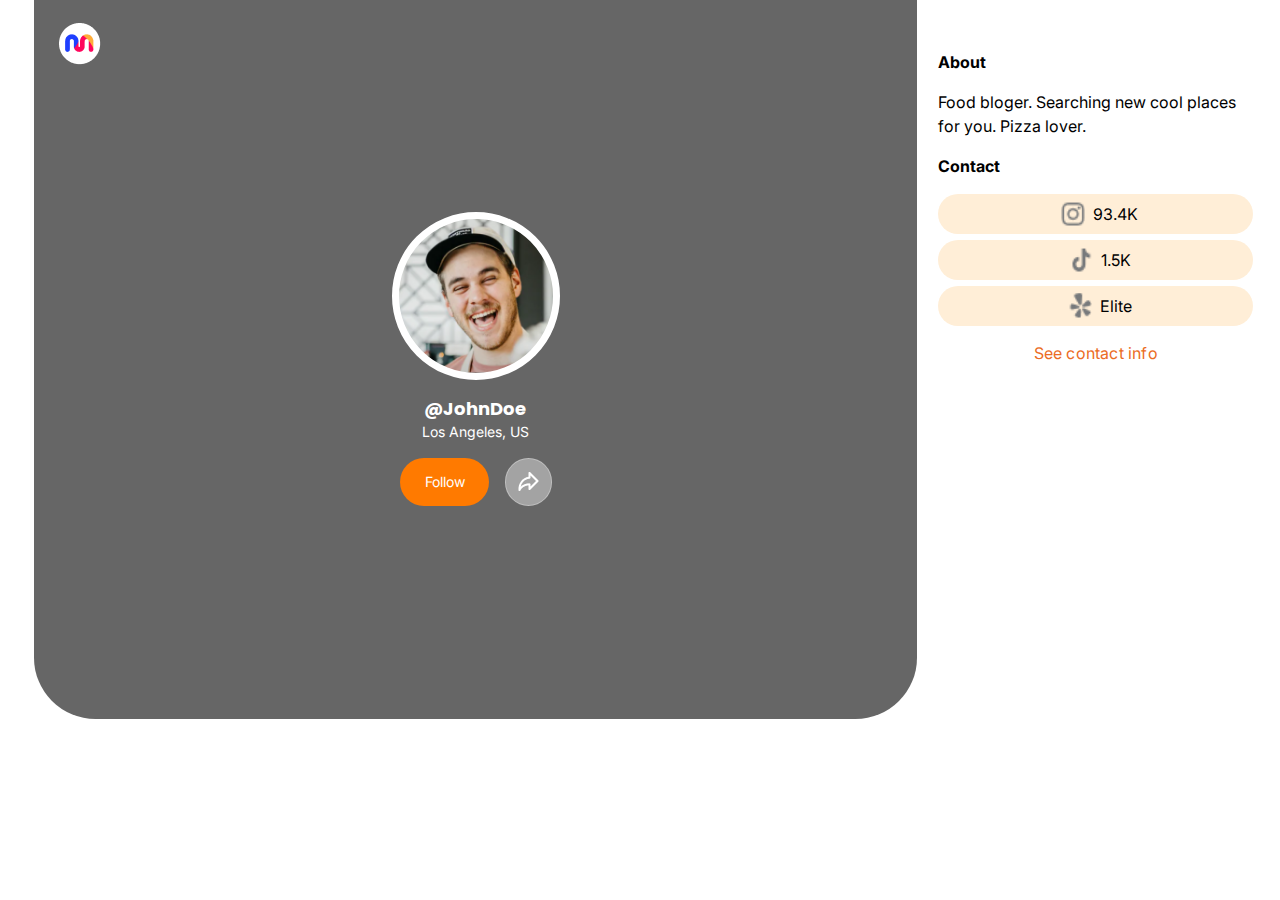
==== index.html @ a3ebe23c "Initial commit" ====
<!doctype html>
<html lang='en'>
<head>
    <meta charset='UTF-8'>
    <meta name='viewport'
          content='width=device-width, user-scalable=no, initial-scale=1.0, maximum-scale=1.0, minimum-scale=1.0'>
    <meta http-equiv='X-UA-Compatible' content='ie=edge'>
    <link rel='preload' href='./styles/styles.css' as='style'>
    <link rel='preconnect' href='https://fonts.googleapis.com'>
    <link rel='preconnect' href='https://fonts.gstatic.com' crossorigin>
    <link rel='stylesheet' href='https://fonts.googleapis.com/css2?family=Inter:wght@400;700&family=Poppins:wght@400;600;700&display=swap'>
    <link rel='stylesheet' href='./styles/styles.css'>
    <link rel='icon' href='./shared/favicon.png' type='image/png'>
    <title>Menu</title>
</head>
<body>
<div class='left-column'>
    <div class="opacity-6"></div>
    <img src="./shared/icons/Frame10813.png" class="mustard-logo">
    <div class="profile">
        <div class="profile-ava">
            <!-- <div  src="./shared/images/Rectangle277.png"></div> -->
        </div>
        <div class="profile-name">
            <p class="profile-nick">@JohnDoe</p>
            <p class="profile-location">Los Angeles, US</p>
        </div>
        <div class="profile-button">
            <div class="profile-follow">Follow</div>
            <div class="profile-share">
                <img src="./shared/icons/Frame11161.png">
            </div>
        </div>
    </div>
</div>
<div class='right-column'>
    <div class='About-block'>
        <span class="About-title">About</span>
        <p class="About-body">Food bloger. Searching new cool places for you. Pizza lover.</p>
    </div>
    <div class='Contact-block'>
        <span class='Contact-title'>Contact</span>
        <div class='Contact-body'>
            <div class='Contact-info'>
                <img src='./shared/icons/icon-insta.png' width='40' height='40' alt='insta-icon'/>
                <p>93.4K</p>
            </div>
            <div class='Contact-info'>
                <img src='./shared/icons/icon-tiktok.png' width='40' height='40' alt='insta-tiktok'/>
                <p>1.5K</p>
            </div>
            <div class='Contact-info'>
                <img src='./shared/icons/icon-elite.png' width='40' height='40' alt='insta-elite'/>
                <p>Elite</p>
            </div>
        </div>
    </div>
    <div class='See-contact-info'>
        See contact info
    </div>
</div>

</body>
</html>
---- styles/styles.css ----
* {
    position: relative;
    box-sizing: border-box;
    margin: 0;
    padding: 0;
    list-style-type: none;
    appearance: none;
}

img {
    user-select: none;
}

body {
    width: 100vw;
    min-height: 100vh;
    overflow-x: hidden;
    scrollbar-gutter: stable both-edges;
    display: inline-flex;
}

input[type='radio'] {
    display: none;
}

.right-column {
    margin-top: 34px;
    margin-right: 27px;
    margin-left: 21px;
    width: 26%;
    display: inline-block;
    vertical-align: top;
}

.mustard-logo {
    top: 23px;
    left: 25px;
    position: absolute;
}

.profile {
    font-family: 'Inter';
    font-style: normal;
    font-weight: 400;
    font-size: 14px;
    line-height: 20px;
    color: #FFFFFF;

    width: 168px;
    height: 294px;
    margin-left: auto;
    margin-right: auto;
    margin-top: 212px;
}

.profile-ava {
    width: 168px;
    height: 168px;
    background-image: url('../shared/images/Rectangle277.png');
    background-repeat: no-repeat;
    background-attachment: initial;
    background-size: cover;
    border: 7px solid #FFFFFF;
    border-radius: 50%;

    margin-bottom: 16px;
}
.profile-name {
    display: flex;
    flex-direction: column;
    align-items: center;

    margin-bottom: 16px;
}

.profile-nick {
    font-family: 'Poppins';
    font-weight: 700;
    font-size: 18px;
    line-height: 26px;
}

.profile-button {
    display: flex;
}

.profile-follow {
    width: 93px;
    height: 48px;
    background: #FF7A00;
    border-radius: 62px;

    display: flex;
    justify-content: center;
    align-items: center;

    margin: 0px 8px;
}
.profile-share {
    width: 48px;
    height: 48px;
    background: rgba(255, 255, 255, 0.4);
    border: 1px solid rgba(255, 255, 255, 0.3);
    box-sizing: border-box;
    backdrop-filter: blur(4px);
    border-radius: 62px;

    display: flex;
    justify-content: center;
    align-items: center;
    
    margin: 0px 8px;
}

.opacity-6 {
    width: 100%;
    height: 100%;
    background: rgba(0, 0, 0, 0.6);
    z-index: 0;
    position: absolute;
    border-radius: 0px 0px 61.3547px 61.3547px;
}

.left-column {
    margin-left: 34px;
    width: 73%;
    /* width: 719px; */
    /* max-width: 1000px; */
    height: 719px;
    background-image: url('../shared/images/junior-unsplash.jpg');
    background-repeat: no-repeat;
    background-attachment: initial;
    background-size: cover;
    border-radius: 0px 0px 61.3547px 61.3547px;
    display: inline-block;
}

.About-block {
    font-family: 'Inter';
    font-style: normal;
    font-weight: 400;
    font-size: 16px;
    line-height: 24px;
}

.About-title {
    font-weight: 700;

    display: flex;
    flex-direction: column;
    align-items: flex-start;
    padding: 0px;

    flex: none;
    order: 0;
    flex-grow: 0;
    margin: 16px 0px;
}

.About-body {
    flex: none;
    order: 1;
    flex-grow: 0;
    margin: 16px 0px;
}

.Contact-block {
    font-family: 'Inter';
    font-style: normal;
    font-weight: 400;
    font-size: 16px;
    line-height: 24px;
}

.Contact-title {
    font-weight: 700;

    display: flex;
    align-items: center;
}

.Contact-body {
    flex: none;
    order: 1;
    flex-grow: 0;
    margin: 16px 0px;
}

.Contact-info {
    background-color: #FFEED7;
    display: flex;
    justify-content: center;
    align-items: center;
    margin: 6px auto;
    border-radius: 50px;
}

.See-contact-info {
    font-family: 'Inter';
    font-style: normal;
    font-weight: 400;
    font-size: 16px;
    line-height: 22px;

    display: flex;
    align-items: center;
    justify-content: center;
    text-align: center;
    letter-spacing: 0.2px;

    color: #EB6C24;
}
---- styles/styles.css ----
* {
    position: relative;
    box-sizing: border-box;
    margin: 0;
    padding: 0;
    list-style-type: none;
    appearance: none;
}

img {
    user-select: none;
}

body {
    width: 100vw;
    min-height: 100vh;
    overflow-x: hidden;
    scrollbar-gutter: stable both-edges;
    display: inline-flex;
}

input[type='radio'] {
    display: none;
}

.right-column {
    margin-top: 34px;
    margin-right: 27px;
    margin-left: 21px;
    width: 26%;
    display: inline-block;
    vertical-align: top;
}

.mustard-logo {
    top: 23px;
    left: 25px;
    position: absolute;
}

.profile {
    font-family: 'Inter';
    font-style: normal;
    font-weight: 400;
    font-size: 14px;
    line-height: 20px;
    color: #FFFFFF;

    width: 168px;
    height: 294px;
    margin-left: auto;
    margin-right: auto;
    margin-top: 212px;
}

.profile-ava {
    width: 168px;
    height: 168px;
    background-image: url('../shared/images/Rectangle277.png');
    background-repeat: no-repeat;
    background-attachment: initial;
    background-size: cover;
    border: 7px solid #FFFFFF;
    border-radius: 50%;

    margin-bottom: 16px;
}
.profile-name {
    display: flex;
    flex-direction: column;
    align-items: center;

    margin-bottom: 16px;
}

.profile-nick {
    font-family: 'Poppins';
    font-weight: 700;
    font-size: 18px;
    line-height: 26px;
}

.profile-button {
    display: flex;
}

.profile-follow {
    width: 93px;
    height: 48px;
    background: #FF7A00;
    border-radius: 62px;

    display: flex;
    justify-content: center;
    align-items: center;

    margin: 0px 8px;
}
.profile-share {
    width: 48px;
    height: 48px;
    background: rgba(255, 255, 255, 0.4);
    border: 1px solid rgba(255, 255, 255, 0.3);
    box-sizing: border-box;
    backdrop-filter: blur(4px);
    border-radius: 62px;

    display: flex;
    justify-content: center;
    align-items: center;
    
    margin: 0px 8px;
}

.opacity-6 {
    width: 100%;
    height: 100%;
    background: rgba(0, 0, 0, 0.6);
    z-index: 0;
    position: absolute;
    border-radius: 0px 0px 61.3547px 61.3547px;
}

.left-column {
    margin-left: 34px;
    width: 73%;
    /* width: 719px; */
    /* max-width: 1000px; */
    height: 719px;
    background-image: url('../shared/images/junior-unsplash.jpg');
    background-repeat: no-repeat;
    background-attachment: initial;
    background-size: cover;
    border-radius: 0px 0px 61.3547px 61.3547px;
    display: inline-block;
}

.About-block {
    font-family: 'Inter';
    font-style: normal;
    font-weight: 400;
    font-size: 16px;
    line-height: 24px;
}

.About-title {
    font-weight: 700;

    display: flex;
    flex-direction: column;
    align-items: flex-start;
    padding: 0px;

    flex: none;
    order: 0;
    flex-grow: 0;
    margin: 16px 0px;
}

.About-body {
    flex: none;
    order: 1;
    flex-grow: 0;
    margin: 16px 0px;
}

.Contact-block {
    font-family: 'Inter';
    font-style: normal;
    font-weight: 400;
    font-size: 16px;
    line-height: 24px;
}

.Contact-title {
    font-weight: 700;

    display: flex;
    align-items: center;
}

.Contact-body {
    flex: none;
    order: 1;
    flex-grow: 0;
    margin: 16px 0px;
}

.Contact-info {
    background-color: #FFEED7;
    display: flex;
    justify-content: center;
    align-items: center;
    margin: 6px auto;
    border-radius: 50px;
}

.See-contact-info {
    font-family: 'Inter';
    font-style: normal;
    font-weight: 400;
    font-size: 16px;
    line-height: 22px;

    display: flex;
    align-items: center;
    justify-content: center;
    text-align: center;
    letter-spacing: 0.2px;

    color: #EB6C24;
}
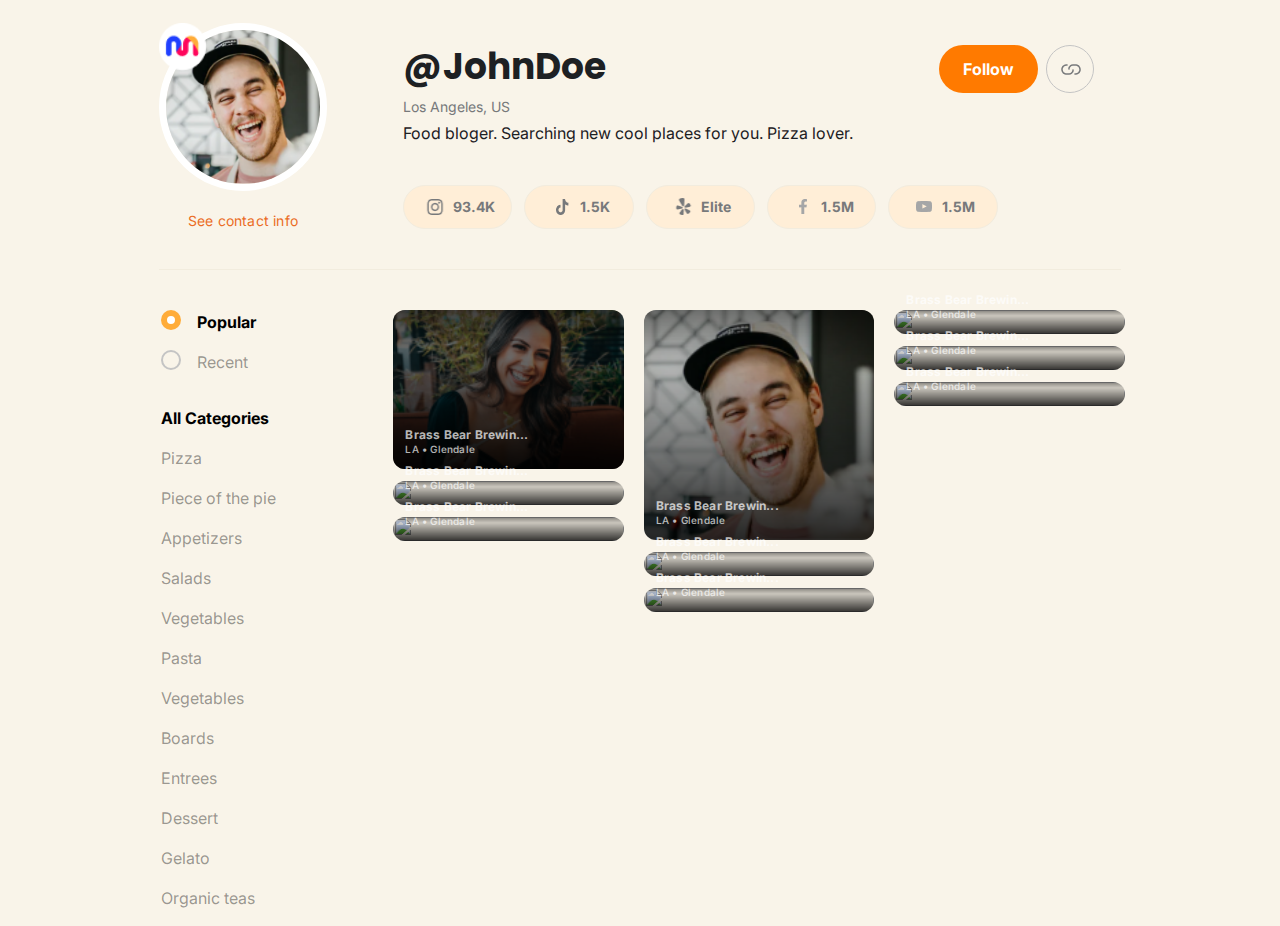
==== commit 8c91869f: "layout for desktop version (not finished)" ====
--- a/index.html
+++ b/index.html
@@ -14,51 +14,173 @@
     <title>Menu</title>
 </head>
 <body>
-<div class='left-column'>
-    <div class="opacity-6"></div>
-    <img src="./shared/icons/Frame10813.png" class="mustard-logo">
-    <div class="profile">
-        <div class="profile-ava">
-            <!-- <div  src="./shared/images/Rectangle277.png"></div> -->
+
+<header>
+    <div class="ava-contact">
+        <div class="ava">
+            <img class="mustard-logo" src="./shared/icons/Frame10813.png">
+            <img class="profile-ava" src="./shared/images/Rectangle277.png">
         </div>
-        <div class="profile-name">
-            <p class="profile-nick">@JohnDoe</p>
-            <p class="profile-location">Los Angeles, US</p>
+        <div class='see-contact-info'>
+            See contact info
         </div>
-        <div class="profile-button">
-            <div class="profile-follow">Follow</div>
-            <div class="profile-share">
-                <img src="./shared/icons/Frame11161.png">
+    </div>
+    <div class="name-about-social">
+        <div class="name-about-follow">
+            <div class="name-about">
+                <p class="name">@JohnDoe</p>
+                <p class="location">Los Angeles, US</p>
+                <p class="description">Food bloger. Searching new cool places for you. Pizza lover.</p>
+            </div>
+            <div class="follow-buttons">
+                <div class="follow">Follow</div>
+                <div class="share">
+                    <img src="./shared/icons/Group.png" class="share-icon">
+                </div>
             </div>
         </div>
-    </div>
-</div>
-<div class='right-column'>
-    <div class='About-block'>
-        <span class="About-title">About</span>
-        <p class="About-body">Food bloger. Searching new cool places for you. Pizza lover.</p>
-    </div>
-    <div class='Contact-block'>
-        <span class='Contact-title'>Contact</span>
-        <div class='Contact-body'>
-            <div class='Contact-info'>
-                <img src='./shared/icons/icon-insta.png' width='40' height='40' alt='insta-icon'/>
-                <p>93.4K</p>
-            </div>
-            <div class='Contact-info'>
-                <img src='./shared/icons/icon-tiktok.png' width='40' height='40' alt='insta-tiktok'/>
-                <p>1.5K</p>
-            </div>
-            <div class='Contact-info'>
-                <img src='./shared/icons/icon-elite.png' width='40' height='40' alt='insta-elite'/>
-                <p>Elite</p>
-            </div>
+        <div class="social">
+            <a href="#" class='social-info'>
+                <img src='./shared/icons/icon-insta.png' width='28' height='28' alt='insta-icon'/>
+                <p style="margin-left: 4px;">93.4K</p>
+            </a>
+            <a href="#" class='social-info'>
+                <img src='./shared/icons/icon-tiktok.png' width='28' height='28' alt='tiktok-icon'/>
+                <p style="margin-left: 4px;">1.5K</p>
+            </a>
+            <a href="#" class='social-info'>
+                <img src='./shared/icons/icon-elite.png' width='28' height='28' alt='elite-icon'/>
+                <p style="margin-left: 4px;">Elite</p>
+            </a>
+            <a href="#" class='social-info'>
+                <img src='./shared/icons/facebook.png' width='28' height='28' alt='facebook-icon'/>
+                <p style="margin-left: 4px;">1.5M</p>
+            </a>
+            <a href="#" class='social-info'>
+                <img src='./shared/icons/youtube.png' width='28' height='28' alt='youtube-icon'/>
+                <p style="margin-left: 4px;">1.5M</p>
+            </a>
         </div>
     </div>
-    <div class='See-contact-info'>
-        See contact info
+</header>
+
+<main>
+    <div class='left-column'>
+        <div class="popular-recent">
+            <label for="Popular">
+                <input type="radio" id="Popular" name="menu" checked="">
+                <div class="custom-radio"></div>
+                <div class="selected type-text">
+                    Popular
+                </div>
+            </label>
+            <label for="Recent">
+                <input type="radio" id="Recent" name="menu">
+                <div class="custom-radio"></div>
+                <div class="type-text">
+                    Recent
+                </div>
+            </label>
+        </div>
+        <div class="categories">
+            <p class="current-category category">All Categories</p>
+            <p class="category">Pizza</p>
+            <p class="category">Piece of the pie</p>
+            <p class="category">Appetizers</p>
+            <p class="category">Salads</p>
+            <p class="category">Vegetables</p>
+            <p class="category">Pasta</p>
+            <p class="category">Vegetables</p>
+            <p class="category">Boards</p>
+            <p class="category">Entrees</p>
+            <p class="category">Dessert</p>
+            <p class="category">Gelato</p>
+            <p class="category">Organic teas</p>
+        </div>
     </div>
-</div>
+    <div class='right-column'>
+        <div class="column">
+            <a href="#" class="venue">
+                <div class="venue-info">
+                    <p class="venue-name">Brass Bear Brewin...</p>
+                    <p class="venue-location">LA • Glendale</p>
+                </div>
+                <img src='./shared/images/proxyclick-visitor-management-system-eHoCOI9mbNc-unsplash.png' class="venue-cover">
+                <div class="venue-background"></div>
+            </a>
+            <a href="#" class="venue">
+                <div class="venue-info">
+                    <p class="venue-name">Brass Bear Brewin...</p>
+                    <p class="venue-location">LA • Glendale</p>
+                </div>
+                <img src='./shared/images/junior-reis-cHW9kF0WTfg-unsplash.jpg' class="venue-cover">
+                <div class="venue-background"></div>
+            </a>
+            <a href="#" class="venue">
+                <div class="venue-info">
+                    <p class="venue-name">Brass Bear Brewin...</p>
+                    <p class="venue-location">LA • Glendale</p>
+                
+                </div>
+                <img src='./shared/images/junior-unsplash.jpg' class="venue-cover">
+                <div class="venue-background"></div>
+            </a>
+        </div>
+        <div class="column inner-column">
+            <a href="#" class="venue">
+                <div class="venue-info">
+                    <p class="venue-name">Brass Bear Brewin...</p>
+                    <p class="venue-location">LA • Glendale</p>
+                </div>
+                <img src='./shared/images/Rectangle277.png' class="venue-cover">
+                <div class="venue-background"></div>
+            </a>
+            <a href="#" class="venue">
+                <div class="venue-info">
+                    <p class="venue-name">Brass Bear Brewin...</p>
+                    <p class="venue-location">LA • Glendale</p>
+                </div>
+                <img src='./shared/images/junior-unsplash.jpg' class="venue-cover">
+                <div class="venue-background"></div>
+            </a>
+            <a href="#" class="venue">
+                <div class="venue-info">
+                    <p class="venue-name">Brass Bear Brewin...</p>
+                    <p class="venue-location">LA • Glendale</p>
+                </div>
+                <img src='./shared/images/junior-reis-cHW9kF0WTfg-unsplash.jpg' class="venue-cover">
+                <div class="venue-background"></div>
+            </a>
+        </div>
+        <div class="column">
+            <a href="#" class="venue">
+                <div class="venue-info">
+                    <p class="venue-name">Brass Bear Brewin...</p>
+                    <p class="venue-location">LA • Glendale</p>
+                </div>
+                <img src='./shared/images/junior-reis-cHW9kF0WTfg-unsplash.jpg' class="venue-cover">
+                <div class="venue-background"></div>
+            </a>
+            <a href="#" class="venue">
+                <div class="venue-info">
+                    <p class="venue-name">Brass Bear Brewin...</p>
+                    <p class="venue-location">LA • Glendale</p>
+                
+                </div>
+                <img src='./shared/images/junior-unsplash.jpg' class="venue-cover">
+                <div class="venue-background"></div>
+            </a>
+            <a href="#" class="venue">
+                <div class="venue-info">
+                    <p class="venue-name">Brass Bear Brewin...</p>
+                    <p class="venue-location">LA • Glendale</p>
+                </div>
+                <img src='./shared/images/junior-reis-cHW9kF0WTfg-unsplash.jpg' class="venue-cover">
+                <div class="venue-background"></div>
+            </a>
+        </div>
+    </div>
+</main>
 
 </body>
 </html>
--- a/styles/styles.css
+++ b/styles/styles.css
@@ -1,4 +1,3 @@
-
 * {
     position: relative;
     box-sizing: border-box;
@@ -11,203 +10,296 @@
 img {
     user-select: none;
 }
-
+a {
+    text-decoration: none;
+}
 body {
     width: 100vw;
+    /* max-width: 1px; */
+    max-width: 1024px;
     min-height: 100vh;
     overflow-x: hidden;
     scrollbar-gutter: stable both-edges;
-    display: inline-flex;
-}
-
-input[type='radio'] {
-    display: none;
-}
-
-.right-column {
-    margin-top: 34px;
-    margin-right: 27px;
-    margin-left: 21px;
-    width: 26%;
-    display: inline-block;
-    vertical-align: top;
-}
-
-.mustard-logo {
-    top: 23px;
-    left: 25px;
-    position: absolute;
-}
-
-.profile {
-    font-family: 'Inter';
-    font-style: normal;
-    font-weight: 400;
-    font-size: 14px;
-    line-height: 20px;
-    color: #FFFFFF;
-
-    width: 168px;
-    height: 294px;
-    margin-left: auto;
-    margin-right: auto;
-    margin-top: 212px;
+    background: #F9F4E9;
+    margin: auto;
+}
+
+header {
+    width: calc(100% - 62px);
+    display: flex;
+    margin: 0 31px;
+    border-bottom: 1px solid #F2ECDE;
+}
+
+.ava-contact {
+    margin-top: 23px;
+    margin-right: 76px;
+}
+
+.ava {
+    margin-bottom: 16px;
 }
 
 .profile-ava {
     width: 168px;
     height: 168px;
-    background-image: url('../shared/images/Rectangle277.png');
-    background-repeat: no-repeat;
-    background-attachment: initial;
-    background-size: cover;
     border: 7px solid #FFFFFF;
-    border-radius: 50%;
-
-    margin-bottom: 16px;
-}
-.profile-name {
+    border-radius: 105.778px;
+}
+
+.mustard-logo {
+    width: 48px;
+    height: 48px;
+    position: absolute;
+    z-index: 100;
+}
+
+.see-contact-info {
+    font-family: 'Inter';
+    font-style: normal;
+    font-weight: 400;
+    font-size: 14px;
+    line-height: 20px;
+    justify-content: center;
+
+    display: flex;
+    letter-spacing: 0.2px;
+    color: #EB6C24;
+}
+
+.name-about-social {
     display: flex;
     flex-direction: column;
+    margin-top: 45px;
+    width: calc(100% - 244px);
+}
+
+.name-about-follow {
+    display: flex;
+    width: 100%;
+}
+
+.name-about {
+    width: calc(110vw / 2);
+}
+
+.name {
+    font-family: 'Poppins';
+    font-style: normal;
+    font-weight: 700;
+    font-size: 36px;
+    line-height: 44px;
+    display: flex;
     align-items: center;
-
-    margin-bottom: 16px;
-}
-
-.profile-nick {
-    font-family: 'Poppins';
-    font-weight: 700;
-    font-size: 18px;
-    line-height: 26px;
-}
-
-.profile-button {
-    display: flex;
-}
-
-.profile-follow {
-    width: 93px;
+    color: #1D2023;
+}
+.location {
+    font-family: 'Inter';
+    font-style: normal;
+    font-weight: 400;
+    font-size: 14px;
+    line-height: 20px;
+    display: flex;
+    align-items: center;
+    color: #77797B;
+
+    margin-top: 8px;
+}
+.description {
+    font-family: 'Inter';
+    font-style: normal;
+    font-weight: 400;
+    font-size: 16px;
+    line-height: 24px;
+    color: #1D2023;
+
+    margin-top: 4px;
+}
+
+.follow-buttons {
+    display: flex;
+    height: 48px;
+    position: absolute;
+    right: calc(100vw / 47);
+}
+.follow {
+    width: 99px;
     height: 48px;
     background: #FF7A00;
     border-radius: 62px;
 
-    display: flex;
+    font-family: 'Inter';
+    font-style: normal;
+    font-weight: 700;
+    font-size: 16px;
+    line-height: 24px;
+    display: flex;
+    align-items: center;
     justify-content: center;
-    align-items: center;
-
-    margin: 0px 8px;
-}
-.profile-share {
+    text-align: right;
+    color: #FFFFFF;
+    margin-right: 8px;
+}
+.share {
     width: 48px;
     height: 48px;
-    background: rgba(255, 255, 255, 0.4);
-    border: 1px solid rgba(255, 255, 255, 0.3);
+    border: 1px solid #C4C4C4;
     box-sizing: border-box;
     backdrop-filter: blur(4px);
     border-radius: 62px;
-
-    display: flex;
+    padding: 12px 12px;
+}
+/* .share-icon {
+    width: 24px;
+    height: 24px;
+    display: flex;
+} */
+
+
+.social {
+    display: flex;
+    margin: 40px 0;
+    width: 100%;
+}
+.social-info {
+    width: 109.33px;
+    height: 44px;
+    background: #FFEED7;
+    border: 1px solid #F2ECDE;
+    box-sizing: border-box;
+    border-radius: 50px;
+
+    margin-right: 12px;
+    display: flex;
+    align-items: center;
     justify-content: center;
-    align-items: center;
-    
-    margin: 0px 8px;
-}
-
-.opacity-6 {
+
+    font-family: 'Inter';
+    font-style: normal;
+    font-weight: 700;
+    font-size: 14px;
+    line-height: 20px;
+    color: #77797B;
+}
+
+main {
+    width: calc(100% - 60px);
+    display: flex;
+    margin: 40px 29px 0 33px;
+}
+
+.left-column {
+    width: 194px;
+    margin-right: 48px;
+}
+
+.popular-recent label {
+    display: flex;
+    margin-bottom: 16px;
+}
+
+.popular-recent label .custom-radio {
+    width: 20px;
+    height: 20px;
+    background: transparent;
+    border: 2px solid #C4C4C4;
+    border-radius: 50%;
+    margin-right: 1rem;
+}
+.popular-recent label input:checked~.custom-radio {
+    background: white;
+    border: 6px solid #FFAC39;
+}
+
+.type-text {
+    font-family: 'Inter';
+    font-style: normal;
+    font-weight: 400;
+    font-size: 16px;
+    line-height: 24px;
+    color: rgba(0, 0, 0, 0.4);
+}
+.type-text.selected {
+    font-weight: 700;
+    color: #000000;
+}
+
+.categories {
+    margin-top: 32px;
+}
+
+.category {
+    font-family: 'Inter';
+    font-style: normal;
+    font-weight: 400;
+    font-size: 16px;
+    line-height: 24px;
+    color: rgba(0, 0, 0, 0.4);
+    margin-bottom: 16px;
+}
+.category.current-category {
+    font-weight: 700;
+    color: #000000;
+}
+
+.right-column {
+    display: flex;
+    width: calc(100% - 194px);
+}
+
+.column {
+    width: calc((100% - 40px) / 3);
+    display: flex;
+    flex-direction: column;
+}
+.inner-column {
+    margin: 0 20px;
+}
+
+.venue {
+    margin-bottom: 12px;
+}
+
+.venue-cover {
+    border-radius: 12px;
     width: 100%;
     height: 100%;
-    background: rgba(0, 0, 0, 0.6);
-    z-index: 0;
+}
+
+.venue-background {
+    border-radius: 12px;
+    z-index: 10;
+    background: 
+        linear-gradient(0deg, rgba(0, 0, 0, 0.8) 0%, rgba(0, 0, 0, 0) 98.93%), 
+        linear-gradient(180deg, rgba(0, 0, 0, 0.5) 0%, rgba(0, 0, 0, 0) 24.42%);
+    width: 100%;
+    height: 100%;
     position: absolute;
-    border-radius: 0px 0px 61.3547px 61.3547px;
-}
-
-.left-column {
-    margin-left: 34px;
-    width: 73%;
-    /* width: 719px; */
-    /* max-width: 1000px; */
-    height: 719px;
-    background-image: url('../shared/images/junior-unsplash.jpg');
-    background-repeat: no-repeat;
-    background-attachment: initial;
-    background-size: cover;
-    border-radius: 0px 0px 61.3547px 61.3547px;
-    display: inline-block;
-}
-
-.About-block {
-    font-family: 'Inter';
-    font-style: normal;
-    font-weight: 400;
-    font-size: 16px;
-    line-height: 24px;
-}
-
-.About-title {
-    font-weight: 700;
-
-    display: flex;
-    flex-direction: column;
-    align-items: flex-start;
-    padding: 0px;
-
-    flex: none;
-    order: 0;
-    flex-grow: 0;
-    margin: 16px 0px;
-}
-
-.About-body {
-    flex: none;
-    order: 1;
-    flex-grow: 0;
-    margin: 16px 0px;
-}
-
-.Contact-block {
-    font-family: 'Inter';
-    font-style: normal;
-    font-weight: 400;
-    font-size: 16px;
-    line-height: 24px;
-}
-
-.Contact-title {
-    font-weight: 700;
-
-    display: flex;
-    align-items: center;
-}
-
-.Contact-body {
-    flex: none;
-    order: 1;
-    flex-grow: 0;
-    margin: 16px 0px;
-}
-
-.Contact-info {
-    background-color: #FFEED7;
-    display: flex;
-    justify-content: center;
-    align-items: center;
-    margin: 6px auto;
-    border-radius: 50px;
-}
-
-.See-contact-info {
-    font-family: 'Inter';
-    font-style: normal;
-    font-weight: 400;
-    font-size: 16px;
-    line-height: 22px;
-
-    display: flex;
-    align-items: center;
-    justify-content: center;
-    text-align: center;
+    top: 0;
+}
+
+.venue-info {
+    position: absolute;
+    bottom: 0;
+    z-index: 20;
+
+    font-family: 'Inter';
+    font-style: normal;
+    font-weight: 500;
+    font-size: 10px;
+    line-height: 16px;
     letter-spacing: 0.2px;
-
-    color: #EB6C24;
-}+    color: #FFFFFF;
+    opacity: 0.7;
+    margin: 0 12px 12px 12px;
+}
+
+.venue-name {
+    font-weight: 700;
+    font-size: 12px;
+    line-height: 12px;
+}
+
+
+
+
--- a/styles/styles.css
+++ b/styles/styles.css
@@ -1,4 +1,3 @@
-
 * {
     position: relative;
     box-sizing: border-box;
@@ -11,203 +10,296 @@
 img {
     user-select: none;
 }
-
+a {
+    text-decoration: none;
+}
 body {
     width: 100vw;
+    /* max-width: 1px; */
+    max-width: 1024px;
     min-height: 100vh;
     overflow-x: hidden;
     scrollbar-gutter: stable both-edges;
-    display: inline-flex;
-}
-
-input[type='radio'] {
-    display: none;
-}
-
-.right-column {
-    margin-top: 34px;
-    margin-right: 27px;
-    margin-left: 21px;
-    width: 26%;
-    display: inline-block;
-    vertical-align: top;
-}
-
-.mustard-logo {
-    top: 23px;
-    left: 25px;
-    position: absolute;
-}
-
-.profile {
-    font-family: 'Inter';
-    font-style: normal;
-    font-weight: 400;
-    font-size: 14px;
-    line-height: 20px;
-    color: #FFFFFF;
-
-    width: 168px;
-    height: 294px;
-    margin-left: auto;
-    margin-right: auto;
-    margin-top: 212px;
+    background: #F9F4E9;
+    margin: auto;
+}
+
+header {
+    width: calc(100% - 62px);
+    display: flex;
+    margin: 0 31px;
+    border-bottom: 1px solid #F2ECDE;
+}
+
+.ava-contact {
+    margin-top: 23px;
+    margin-right: 76px;
+}
+
+.ava {
+    margin-bottom: 16px;
 }
 
 .profile-ava {
     width: 168px;
     height: 168px;
-    background-image: url('../shared/images/Rectangle277.png');
-    background-repeat: no-repeat;
-    background-attachment: initial;
-    background-size: cover;
     border: 7px solid #FFFFFF;
-    border-radius: 50%;
-
-    margin-bottom: 16px;
-}
-.profile-name {
+    border-radius: 105.778px;
+}
+
+.mustard-logo {
+    width: 48px;
+    height: 48px;
+    position: absolute;
+    z-index: 100;
+}
+
+.see-contact-info {
+    font-family: 'Inter';
+    font-style: normal;
+    font-weight: 400;
+    font-size: 14px;
+    line-height: 20px;
+    justify-content: center;
+
+    display: flex;
+    letter-spacing: 0.2px;
+    color: #EB6C24;
+}
+
+.name-about-social {
     display: flex;
     flex-direction: column;
+    margin-top: 45px;
+    width: calc(100% - 244px);
+}
+
+.name-about-follow {
+    display: flex;
+    width: 100%;
+}
+
+.name-about {
+    width: calc(110vw / 2);
+}
+
+.name {
+    font-family: 'Poppins';
+    font-style: normal;
+    font-weight: 700;
+    font-size: 36px;
+    line-height: 44px;
+    display: flex;
     align-items: center;
-
-    margin-bottom: 16px;
-}
-
-.profile-nick {
-    font-family: 'Poppins';
-    font-weight: 700;
-    font-size: 18px;
-    line-height: 26px;
-}
-
-.profile-button {
-    display: flex;
-}
-
-.profile-follow {
-    width: 93px;
+    color: #1D2023;
+}
+.location {
+    font-family: 'Inter';
+    font-style: normal;
+    font-weight: 400;
+    font-size: 14px;
+    line-height: 20px;
+    display: flex;
+    align-items: center;
+    color: #77797B;
+
+    margin-top: 8px;
+}
+.description {
+    font-family: 'Inter';
+    font-style: normal;
+    font-weight: 400;
+    font-size: 16px;
+    line-height: 24px;
+    color: #1D2023;
+
+    margin-top: 4px;
+}
+
+.follow-buttons {
+    display: flex;
+    height: 48px;
+    position: absolute;
+    right: calc(100vw / 47);
+}
+.follow {
+    width: 99px;
     height: 48px;
     background: #FF7A00;
     border-radius: 62px;
 
-    display: flex;
+    font-family: 'Inter';
+    font-style: normal;
+    font-weight: 700;
+    font-size: 16px;
+    line-height: 24px;
+    display: flex;
+    align-items: center;
     justify-content: center;
-    align-items: center;
-
-    margin: 0px 8px;
-}
-.profile-share {
+    text-align: right;
+    color: #FFFFFF;
+    margin-right: 8px;
+}
+.share {
     width: 48px;
     height: 48px;
-    background: rgba(255, 255, 255, 0.4);
-    border: 1px solid rgba(255, 255, 255, 0.3);
+    border: 1px solid #C4C4C4;
     box-sizing: border-box;
     backdrop-filter: blur(4px);
     border-radius: 62px;
-
-    display: flex;
+    padding: 12px 12px;
+}
+/* .share-icon {
+    width: 24px;
+    height: 24px;
+    display: flex;
+} */
+
+
+.social {
+    display: flex;
+    margin: 40px 0;
+    width: 100%;
+}
+.social-info {
+    width: 109.33px;
+    height: 44px;
+    background: #FFEED7;
+    border: 1px solid #F2ECDE;
+    box-sizing: border-box;
+    border-radius: 50px;
+
+    margin-right: 12px;
+    display: flex;
+    align-items: center;
     justify-content: center;
-    align-items: center;
-    
-    margin: 0px 8px;
-}
-
-.opacity-6 {
+
+    font-family: 'Inter';
+    font-style: normal;
+    font-weight: 700;
+    font-size: 14px;
+    line-height: 20px;
+    color: #77797B;
+}
+
+main {
+    width: calc(100% - 60px);
+    display: flex;
+    margin: 40px 29px 0 33px;
+}
+
+.left-column {
+    width: 194px;
+    margin-right: 48px;
+}
+
+.popular-recent label {
+    display: flex;
+    margin-bottom: 16px;
+}
+
+.popular-recent label .custom-radio {
+    width: 20px;
+    height: 20px;
+    background: transparent;
+    border: 2px solid #C4C4C4;
+    border-radius: 50%;
+    margin-right: 1rem;
+}
+.popular-recent label input:checked~.custom-radio {
+    background: white;
+    border: 6px solid #FFAC39;
+}
+
+.type-text {
+    font-family: 'Inter';
+    font-style: normal;
+    font-weight: 400;
+    font-size: 16px;
+    line-height: 24px;
+    color: rgba(0, 0, 0, 0.4);
+}
+.type-text.selected {
+    font-weight: 700;
+    color: #000000;
+}
+
+.categories {
+    margin-top: 32px;
+}
+
+.category {
+    font-family: 'Inter';
+    font-style: normal;
+    font-weight: 400;
+    font-size: 16px;
+    line-height: 24px;
+    color: rgba(0, 0, 0, 0.4);
+    margin-bottom: 16px;
+}
+.category.current-category {
+    font-weight: 700;
+    color: #000000;
+}
+
+.right-column {
+    display: flex;
+    width: calc(100% - 194px);
+}
+
+.column {
+    width: calc((100% - 40px) / 3);
+    display: flex;
+    flex-direction: column;
+}
+.inner-column {
+    margin: 0 20px;
+}
+
+.venue {
+    margin-bottom: 12px;
+}
+
+.venue-cover {
+    border-radius: 12px;
     width: 100%;
     height: 100%;
-    background: rgba(0, 0, 0, 0.6);
-    z-index: 0;
+}
+
+.venue-background {
+    border-radius: 12px;
+    z-index: 10;
+    background: 
+        linear-gradient(0deg, rgba(0, 0, 0, 0.8) 0%, rgba(0, 0, 0, 0) 98.93%), 
+        linear-gradient(180deg, rgba(0, 0, 0, 0.5) 0%, rgba(0, 0, 0, 0) 24.42%);
+    width: 100%;
+    height: 100%;
     position: absolute;
-    border-radius: 0px 0px 61.3547px 61.3547px;
-}
-
-.left-column {
-    margin-left: 34px;
-    width: 73%;
-    /* width: 719px; */
-    /* max-width: 1000px; */
-    height: 719px;
-    background-image: url('../shared/images/junior-unsplash.jpg');
-    background-repeat: no-repeat;
-    background-attachment: initial;
-    background-size: cover;
-    border-radius: 0px 0px 61.3547px 61.3547px;
-    display: inline-block;
-}
-
-.About-block {
-    font-family: 'Inter';
-    font-style: normal;
-    font-weight: 400;
-    font-size: 16px;
-    line-height: 24px;
-}
-
-.About-title {
-    font-weight: 700;
-
-    display: flex;
-    flex-direction: column;
-    align-items: flex-start;
-    padding: 0px;
-
-    flex: none;
-    order: 0;
-    flex-grow: 0;
-    margin: 16px 0px;
-}
-
-.About-body {
-    flex: none;
-    order: 1;
-    flex-grow: 0;
-    margin: 16px 0px;
-}
-
-.Contact-block {
-    font-family: 'Inter';
-    font-style: normal;
-    font-weight: 400;
-    font-size: 16px;
-    line-height: 24px;
-}
-
-.Contact-title {
-    font-weight: 700;
-
-    display: flex;
-    align-items: center;
-}
-
-.Contact-body {
-    flex: none;
-    order: 1;
-    flex-grow: 0;
-    margin: 16px 0px;
-}
-
-.Contact-info {
-    background-color: #FFEED7;
-    display: flex;
-    justify-content: center;
-    align-items: center;
-    margin: 6px auto;
-    border-radius: 50px;
-}
-
-.See-contact-info {
-    font-family: 'Inter';
-    font-style: normal;
-    font-weight: 400;
-    font-size: 16px;
-    line-height: 22px;
-
-    display: flex;
-    align-items: center;
-    justify-content: center;
-    text-align: center;
+    top: 0;
+}
+
+.venue-info {
+    position: absolute;
+    bottom: 0;
+    z-index: 20;
+
+    font-family: 'Inter';
+    font-style: normal;
+    font-weight: 500;
+    font-size: 10px;
+    line-height: 16px;
     letter-spacing: 0.2px;
-
-    color: #EB6C24;
-}+    color: #FFFFFF;
+    opacity: 0.7;
+    margin: 0 12px 12px 12px;
+}
+
+.venue-name {
+    font-weight: 700;
+    font-size: 12px;
+    line-height: 12px;
+}
+
+
+
+
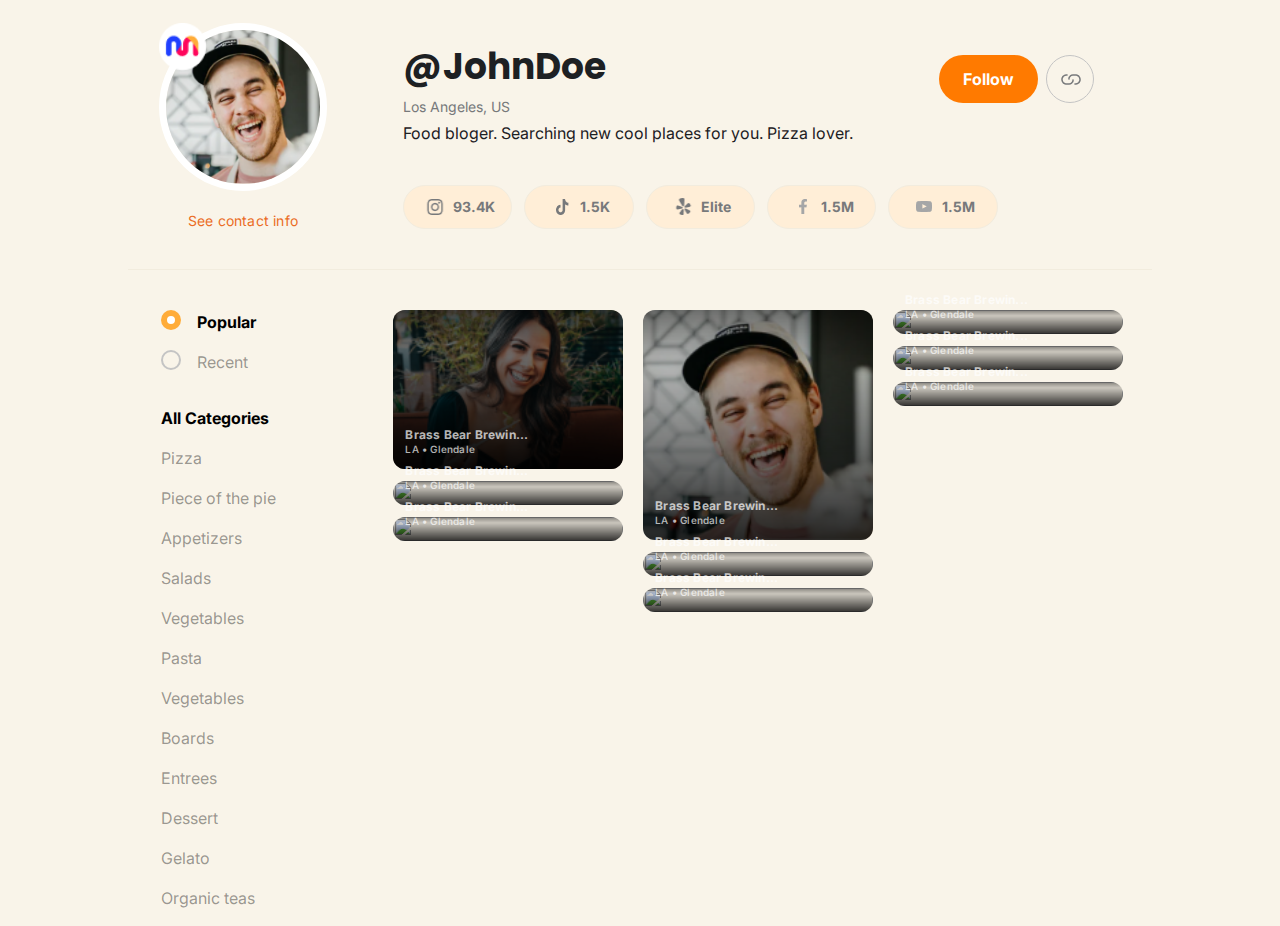
==== commit b3a9430d: "added popup open/close by click to button" ====
--- a/index.html
+++ b/index.html
@@ -6,6 +6,7 @@
           content='width=device-width, user-scalable=no, initial-scale=1.0, maximum-scale=1.0, minimum-scale=1.0'>
     <meta http-equiv='X-UA-Compatible' content='ie=edge'>
     <link rel='preload' href='./styles/styles.css' as='style'>
+    <script src='./scripts/scripts.js'></script>
     <link rel='preconnect' href='https://fonts.googleapis.com'>
     <link rel='preconnect' href='https://fonts.gstatic.com' crossorigin>
     <link rel='stylesheet' href='https://fonts.googleapis.com/css2?family=Inter:wght@400;700&family=Poppins:wght@400;600;700&display=swap'>
@@ -21,9 +22,9 @@
             <img class="mustard-logo" src="./shared/icons/Frame10813.png">
             <img class="profile-ava" src="./shared/images/Rectangle277.png">
         </div>
-        <div class='see-contact-info'>
+        <a href="#" class='see-contact-info' onclick="setDisplay('popup-contact')">
             See contact info
-        </div>
+        </a>
     </div>
     <div class="name-about-social">
         <div class="name-about-follow">
@@ -33,10 +34,10 @@
                 <p class="description">Food bloger. Searching new cool places for you. Pizza lover.</p>
             </div>
             <div class="follow-buttons">
-                <div class="follow">Follow</div>
-                <div class="share">
+                <a href="#" class="follow" onclick="setDisplay('popup-mustard')">Follow</a>
+                <a href="#" class="share" onclick="setDisplay('popup-share')">
                     <img src="./shared/icons/Group.png" class="share-icon">
-                </div>
+                </a>
             </div>
         </div>
         <div class="social">
@@ -182,5 +183,43 @@
     </div>
 </main>
 
+<div class="popup" style="display: none;" id="popup-contact">
+    <div class="popup-beak">
+        <img src="./shared/icons/Vector66.png" width="24" height="24">
+    </div>
+    <div class="popup-body">
+        <p>Use contact information for collaboration with foodies</p>
+        <div class="popup-email popup-elem">
+            <img src="./shared/icons/envelope.png">
+            <p class="popup-elem-text">johndoe@gmail.com</p>
+        </div>
+        <div class="popup-phone popup-elem">
+            <img src="./shared/icons/phone.png">
+            <p class="popup-elem-text">+1 298 987 872</p>
+        </div>
+    </div>
+</div>
+
+<div class="popup" style="display: none;" id="popup-share">
+    <div class="popup-beak">
+        <img src="./shared/icons/Vector66.png" width="15" height="11">
+    </div>
+    <div class="popup-body">
+        <a href="#">Copy link</a>
+    </div>
+</div>
+
+
+<div class="popup" style="display: none;" id="popup-mustard">
+    <div class="background" onclick="setDisplayWithVal('none','popup-mustard')"></div>
+    <div class="popup-mustard">
+        <img src="./shared/icons/Group578.png" class="popup-close" onclick="setDisplayWithVal('none','popup-mustard')">
+        <img src="./shared/icons/Downloadapp.png" class="popup-mustard-logo">
+        <p class="popup-mustard-description">Your next bite is few taps away with Mustard app.</p>
+        <a href="#" class="popup-mustard-app-store"><img src="./shared/icons/image59.png" width="218px" height="72px"></a>
+        <img src="./shared/images/Popupdownload1.png" width="100%">
+    </div>
+</div>
+
 </body>
 </html>
--- a/styles/styles.css
+++ b/styles/styles.css
@@ -15,20 +15,19 @@
 }
 body {
     width: 100vw;
-    /* max-width: 1px; */
-    max-width: 1024px;
     min-height: 100vh;
     overflow-x: hidden;
     scrollbar-gutter: stable both-edges;
     background: #F9F4E9;
-    margin: auto;
 }
 
 header {
     width: calc(100% - 62px);
     display: flex;
-    margin: 0 31px;
+    padding: 0 31px;
     border-bottom: 1px solid #F2ECDE;
+    max-width: 1024px;
+    margin: auto;
 }
 
 .ava-contact {
@@ -51,7 +50,7 @@
     width: 48px;
     height: 48px;
     position: absolute;
-    z-index: 100;
+    z-index: 20;
 }
 
 .see-contact-info {
@@ -79,10 +78,6 @@
     width: 100%;
 }
 
-.name-about {
-    width: calc(110vw / 2);
-}
-
 .name {
     font-family: 'Poppins';
     font-style: normal;
@@ -121,6 +116,7 @@
     height: 48px;
     position: absolute;
     right: calc(100vw / 47);
+    top: 10px;
 }
 .follow {
     width: 99px;
@@ -149,12 +145,6 @@
     border-radius: 62px;
     padding: 12px 12px;
 }
-/* .share-icon {
-    width: 24px;
-    height: 24px;
-    display: flex;
-} */
-
 
 .social {
     display: flex;
@@ -185,7 +175,9 @@
 main {
     width: calc(100% - 60px);
     display: flex;
-    margin: 40px 29px 0 33px;
+    padding: 40px 29px 0 33px;
+    margin: auto;
+    max-width: 1024px;
 }
 
 .left-column {
@@ -300,6 +292,136 @@
     line-height: 12px;
 }
 
-
-
-
+.popup {
+    position: absolute;
+    z-index: 30;
+}
+
+#popup-contact {
+    width: 291px;
+    height: 244px;
+    left: 53px;
+    top: 233px;
+    filter: drop-shadow(2px 5px 15px rgba(9, 18, 70, 0.1));
+}
+
+#popup-contact .popup-beak {
+    padding-left: 48px;
+    height: 24px;
+}
+
+#popup-contact .popup-body {
+    padding: 24px;
+    height: 224px;
+
+    font-family: 'Inter';
+    font-style: normal;
+    font-weight: 400;
+    font-size: 14px;
+    line-height: 24px;
+    color: #77797B;
+    background: #FFFFFF;
+    border-radius: 8px;
+}
+
+#popup-contact .popup-elem {
+    display: flex;
+    margin-top: 24px;
+}
+
+#popup-contact .popup-elem-text {
+    margin: 0 12px;
+
+    font-family: 'Inter';
+    font-style: normal;
+    font-weight: 400;
+    font-size: 18px;
+    line-height: 26px;
+    display: flex;
+    align-items: center;
+    color: #1F3FFF;
+}
+
+#popup-share {
+    /* width: 97;
+    height: 63; */
+    right: calc(100vw / 47 + 15px);
+    top: 106px;
+    filter: drop-shadow(0px 4px 8px rgba(8, 9, 40, 0.09));
+}
+
+#popup-share .popup-beak {
+    padding-left: 53px;
+    height: 11px;
+}
+
+#popup-share .popup-body {
+    padding: 16px;
+    height: 52;
+
+    font-family: 'Inter';
+    font-style: normal;
+    font-weight: 600;
+    font-size: 14px;
+    line-height: 20px;
+    display: flex;
+    align-items: center;
+    text-align: right;
+    letter-spacing: 0.2px;
+    background: #FFFFFF;
+    border-radius: 12px;
+}
+
+#popup-share a {
+    color: #1D2023;
+}
+
+#popup-mustard {
+    width: 100%;
+    height: 100%;
+    left: 0;
+    top: 0;
+}
+.popup-mustard {
+    width: 440px;
+    height: 737px;
+    margin: 46px auto;
+    background: #F9F4E9;
+    border-radius: 12px;
+    display: flex;
+    flex-direction: column;
+}
+
+#popup-mustard .background {
+    position: absolute;
+    width: 100%;
+    height: 100%;
+    background: rgba(0, 0, 0, 0.7);
+}
+.popup-close {
+    margin: 20px;
+    right: 0;
+    position: absolute;
+}
+
+.popup-mustard-logo {
+    margin: 40px auto;
+    width: 142px;
+    height: 24px;
+}
+
+.popup-mustard-description {
+    margin: 0 52px;
+    font-family: 'Roboto';
+    font-style: normal;
+    font-weight: 400;
+    font-size: 21.0034px;
+    line-height: 32px;
+    text-align: center;
+    color: #1D2023;
+    /* border: 0.656357px solid #000000; */
+}
+
+.popup-mustard-app-store {
+    margin: 48px auto 30px;
+}--- a/styles/styles.css
+++ b/styles/styles.css
@@ -15,20 +15,19 @@
 }
 body {
     width: 100vw;
-    /* max-width: 1px; */
-    max-width: 1024px;
     min-height: 100vh;
     overflow-x: hidden;
     scrollbar-gutter: stable both-edges;
     background: #F9F4E9;
-    margin: auto;
 }
 
 header {
     width: calc(100% - 62px);
     display: flex;
-    margin: 0 31px;
+    padding: 0 31px;
     border-bottom: 1px solid #F2ECDE;
+    max-width: 1024px;
+    margin: auto;
 }
 
 .ava-contact {
@@ -51,7 +50,7 @@
     width: 48px;
     height: 48px;
     position: absolute;
-    z-index: 100;
+    z-index: 20;
 }
 
 .see-contact-info {
@@ -79,10 +78,6 @@
     width: 100%;
 }
 
-.name-about {
-    width: calc(110vw / 2);
-}
-
 .name {
     font-family: 'Poppins';
     font-style: normal;
@@ -121,6 +116,7 @@
     height: 48px;
     position: absolute;
     right: calc(100vw / 47);
+    top: 10px;
 }
 .follow {
     width: 99px;
@@ -149,12 +145,6 @@
     border-radius: 62px;
     padding: 12px 12px;
 }
-/* .share-icon {
-    width: 24px;
-    height: 24px;
-    display: flex;
-} */
-
 
 .social {
     display: flex;
@@ -185,7 +175,9 @@
 main {
     width: calc(100% - 60px);
     display: flex;
-    margin: 40px 29px 0 33px;
+    padding: 40px 29px 0 33px;
+    margin: auto;
+    max-width: 1024px;
 }
 
 .left-column {
@@ -300,6 +292,136 @@
     line-height: 12px;
 }
 
-
-
-
+.popup {
+    position: absolute;
+    z-index: 30;
+}
+
+#popup-contact {
+    width: 291px;
+    height: 244px;
+    left: 53px;
+    top: 233px;
+    filter: drop-shadow(2px 5px 15px rgba(9, 18, 70, 0.1));
+}
+
+#popup-contact .popup-beak {
+    padding-left: 48px;
+    height: 24px;
+}
+
+#popup-contact .popup-body {
+    padding: 24px;
+    height: 224px;
+
+    font-family: 'Inter';
+    font-style: normal;
+    font-weight: 400;
+    font-size: 14px;
+    line-height: 24px;
+    color: #77797B;
+    background: #FFFFFF;
+    border-radius: 8px;
+}
+
+#popup-contact .popup-elem {
+    display: flex;
+    margin-top: 24px;
+}
+
+#popup-contact .popup-elem-text {
+    margin: 0 12px;
+
+    font-family: 'Inter';
+    font-style: normal;
+    font-weight: 400;
+    font-size: 18px;
+    line-height: 26px;
+    display: flex;
+    align-items: center;
+    color: #1F3FFF;
+}
+
+#popup-share {
+    /* width: 97;
+    height: 63; */
+    right: calc(100vw / 47 + 15px);
+    top: 106px;
+    filter: drop-shadow(0px 4px 8px rgba(8, 9, 40, 0.09));
+}
+
+#popup-share .popup-beak {
+    padding-left: 53px;
+    height: 11px;
+}
+
+#popup-share .popup-body {
+    padding: 16px;
+    height: 52;
+
+    font-family: 'Inter';
+    font-style: normal;
+    font-weight: 600;
+    font-size: 14px;
+    line-height: 20px;
+    display: flex;
+    align-items: center;
+    text-align: right;
+    letter-spacing: 0.2px;
+    background: #FFFFFF;
+    border-radius: 12px;
+}
+
+#popup-share a {
+    color: #1D2023;
+}
+
+#popup-mustard {
+    width: 100%;
+    height: 100%;
+    left: 0;
+    top: 0;
+}
+.popup-mustard {
+    width: 440px;
+    height: 737px;
+    margin: 46px auto;
+    background: #F9F4E9;
+    border-radius: 12px;
+    display: flex;
+    flex-direction: column;
+}
+
+#popup-mustard .background {
+    position: absolute;
+    width: 100%;
+    height: 100%;
+    background: rgba(0, 0, 0, 0.7);
+}
+.popup-close {
+    margin: 20px;
+    right: 0;
+    position: absolute;
+}
+
+.popup-mustard-logo {
+    margin: 40px auto;
+    width: 142px;
+    height: 24px;
+}
+
+.popup-mustard-description {
+    margin: 0 52px;
+    font-family: 'Roboto';
+    font-style: normal;
+    font-weight: 400;
+    font-size: 21.0034px;
+    line-height: 32px;
+    text-align: center;
+    color: #1D2023;
+    /* border: 0.656357px solid #000000; */
+}
+
+.popup-mustard-app-store {
+    margin: 48px auto 30px;
+}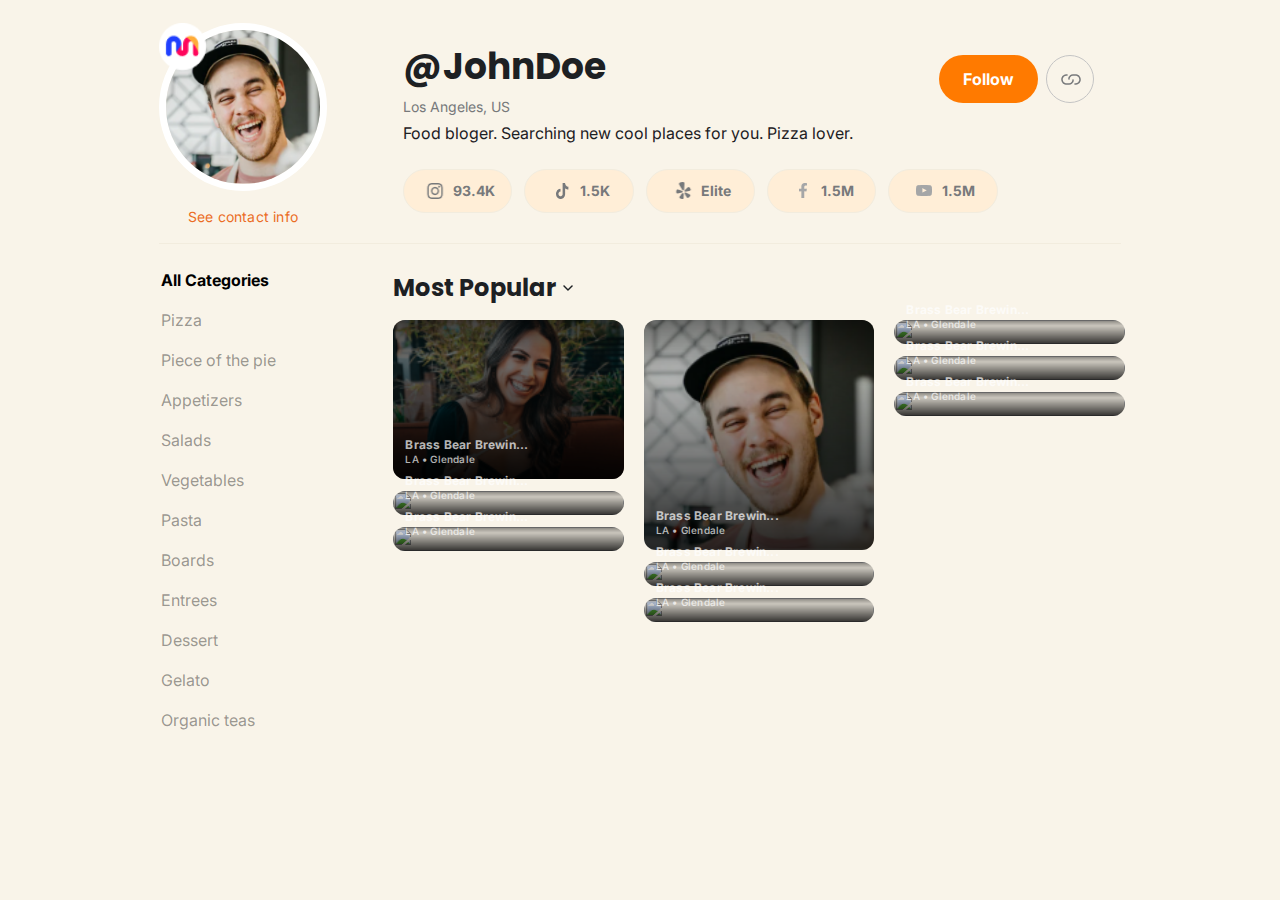
==== commit 36bf43f2: "added sort posts in desk version" ====
--- a/index.html
+++ b/index.html
@@ -5,7 +5,6 @@
     <meta name='viewport'
           content='width=device-width, user-scalable=no, initial-scale=1.0, maximum-scale=1.0, minimum-scale=1.0'>
     <meta http-equiv='X-UA-Compatible' content='ie=edge'>
-    <link rel='preload' href='./styles/styles.css' as='style'>
     <script src='./scripts/scripts.js'></script>
     <link rel='preconnect' href='https://fonts.googleapis.com'>
     <link rel='preconnect' href='https://fonts.gstatic.com' crossorigin>
@@ -16,199 +15,641 @@
 </head>
 <body>
 
-<header>
-    <div class="ava-contact">
-        <div class="ava">
-            <img class="mustard-logo" src="./shared/icons/Frame10813.png">
-            <img class="profile-ava" src="./shared/images/Rectangle277.png">
-        </div>
-        <a href="#" class='see-contact-info' onclick="setDisplay('popup-contact')">
-            See contact info
-        </a>
+<div class="body">
+
+    <header>
+        <div class="ava-contact">
+            <div class="ava">
+                <img class="mustard-logo" src="./shared/icons/Frame10813.png">
+                <img class="profile-ava" src="./shared/images/Rectangle277.png">
+            </div>
+            <a href="#" class='see-contact-info' onclick="setDisplay('popup-contact')">
+                See contact info
+            </a>
+        </div>
+        <div class="name-about-social">
+            <div class="name-about-follow">
+                <div class="name-about">
+                    <p class="name">@JohnDoe</p>
+                    <p class="location">Los Angeles, US</p>
+                    <p class="description">Food bloger. Searching new cool places for you. Pizza lover.</p>
+                </div>
+                <div class="follow-buttons">
+                    <a href="#" class="follow" onclick="setDisplay('popup-mustard')">Follow</a>
+                    <a href="#" class="share" onclick="setDisplay('popup-share')">
+                        <img src="./shared/icons/Group.png" class="share-icon">
+                    </a>
+                </div>
+            </div>
+            <div class="social">
+                <a href="#" class='social-info'>
+                    <img src='./shared/icons/icon-insta.png' width='28' height='28' alt='insta-icon'/>
+                    <p style="margin-left: 4px;">93.4K</p>
+                </a>
+                <a href="#" class='social-info'>
+                    <img src='./shared/icons/icon-tiktok.png' width='28' height='28' alt='tiktok-icon'/>
+                    <p style="margin-left: 4px;">1.5K</p>
+                </a>
+                <a href="#" class='social-info'>
+                    <img src='./shared/icons/icon-elite.png' width='28' height='28' alt='elite-icon'/>
+                    <p style="margin-left: 4px;">Elite</p>
+                </a>
+                <a href="#" class='social-info'>
+                    <img src='./shared/icons/facebook.png' width='28' height='28' alt='facebook-icon'/>
+                    <p style="margin-left: 4px;">1.5M</p>
+                </a>
+                <a href="#" class='social-info'>
+                    <img src='./shared/icons/youtube.png' width='28' height='28' alt='youtube-icon'/>
+                    <p style="margin-left: 4px;">1.5M</p>
+                </a>
+            </div>
+        </div>
+    </header>
+
+    <main>
+        <div class='left-column'>
+            <div class="categories">
+                <p class="current-category">All Categories</p>
+                <a href="#right-column" class="category" category="pizza">Pizza</a>
+                <a href="#right-column" class="category" category="pie">Piece of the pie</a>
+                <a href="#right-column" class="category" category="appetizers">Appetizers</a>
+                <a href="#right-column" class="category" category="salads">Salads</a>
+                <a href="#right-column" class="category" category="vegetables">Vegetables</a>
+                <a href="#right-column" class="category" category="pasta">Pasta</a>
+                <a href="#right-column" class="category" category="boards">Boards</a>
+                <a href="#right-column" class="category" category="entrees">Entrees</a>
+                <a href="#right-column" class="category" category="dessert">Dessert</a>
+                <a href="#right-column" class="category" category="gelato">Gelato</a>
+                <a href="#right-column" class="category" category="teas">Organic teas</a>
+            </div>
+        </div>
+        <div id='right-column'>
+            <div class="sort">
+                <div class="selected" onclick="setDisplayFlex('popup-dropdown')">
+                    <a href="#" style="color: #1D2023;">Most Popular</a>
+                    <img src="./shared/icons/Group22.png">
+                </div>
+                <div id="popup-dropdown" style="display: none;">
+                    <a href="#" id="most-popular" class="dropdown-elem">Most Popular</a>
+                    <a href="#" id="recent" class="dropdown-elem">Recent</a>
+                </div>
+            </div>
+            <div class="feed" id="pizza">
+                <div class="column">
+                    <a href="#" class="venue">
+                        <div class="venue-info">
+                            <p class="venue-name">Brass Bear Brewin...</p>
+                            <p class="venue-location">LA • Glendale</p>
+                        </div>
+                        <img src='./shared/images/proxyclick-visitor-management-system-eHoCOI9mbNc-unsplash.png' class="venue-cover">
+                        <div class="venue-background"></div>
+                    </a>
+                    <a href="#" class="venue">
+                        <div class="venue-info">
+                            <p class="venue-name">Brass Bear Brewin...</p>
+                            <p class="venue-location">LA • Glendale</p>
+                        </div>
+                        <img src='./shared/images/junior-reis-cHW9kF0WTfg-unsplash.jpg' class="venue-cover">
+                        <div class="venue-background"></div>
+                    </a>
+                    <a href="#" class="venue">
+                        <div class="venue-info">
+                            <p class="venue-name">Brass Bear Brewin...</p>
+                            <p class="venue-location">LA • Glendale</p>
+                        
+                        </div>
+                        <img src='./shared/images/junior-unsplash.jpg' class="venue-cover">
+                        <div class="venue-background"></div>
+                    </a>
+                </div>
+                <div class="column inner-column">
+                    <a href="#" class="venue">
+                        <div class="venue-info">
+                            <p class="venue-name">Brass Bear Brewin...</p>
+                            <p class="venue-location">LA • Glendale</p>
+                        </div>
+                        <img src='./shared/images/Rectangle277.png' class="venue-cover">
+                        <div class="venue-background"></div>
+                    </a>
+                    <a href="#" class="venue">
+                        <div class="venue-info">
+                            <p class="venue-name">Brass Bear Brewin...</p>
+                            <p class="venue-location">LA • Glendale</p>
+                        </div>
+                        <img src='./shared/images/junior-unsplash.jpg' class="venue-cover">
+                        <div class="venue-background"></div>
+                    </a>
+                    <a href="#" class="venue">
+                        <div class="venue-info">
+                            <p class="venue-name">Brass Bear Brewin...</p>
+                            <p class="venue-location">LA • Glendale</p>
+                        </div>
+                        <img src='./shared/images/junior-reis-cHW9kF0WTfg-unsplash.jpg' class="venue-cover">
+                        <div class="venue-background"></div>
+                    </a>
+                </div>
+                <div class="column">
+                    <a href="#" class="venue">
+                        <div class="venue-info">
+                            <p class="venue-name">Brass Bear Brewin...</p>
+                            <p class="venue-location">LA • Glendale</p>
+                        </div>
+                        <img src='./shared/images/junior-reis-cHW9kF0WTfg-unsplash.jpg' class="venue-cover">
+                        <div class="venue-background"></div>
+                    </a>
+                    <a href="#" class="venue">
+                        <div class="venue-info">
+                            <p class="venue-name">Brass Bear Brewin...</p>
+                            <p class="venue-location">LA • Glendale</p>
+                        
+                        </div>
+                        <img src='./shared/images/junior-unsplash.jpg' class="venue-cover">
+                        <div class="venue-background"></div>
+                    </a>
+                    <a href="#" class="venue">
+                        <div class="venue-info">
+                            <p class="venue-name">Brass Bear Brewin...</p>
+                            <p class="venue-location">LA • Glendale</p>
+                        </div>
+                        <img src='./shared/images/junior-reis-cHW9kF0WTfg-unsplash.jpg' class="venue-cover">
+                        <div class="venue-background"></div>
+                    </a>
+                </div>
+            </div>
+            <div class="feed" id="pie" style="display: none;">
+                <div class="column">
+                    <a href="#" class="venue">
+                        <div class="venue-info">
+                            <p class="venue-name">Brass Bear Brewin...</p>
+                            <p class="venue-location">LA • Glendale</p>
+                        </div>
+                        <img src='./shared/images/junior-reis-cHW9kF0WTfg-unsplash.jpg' class="venue-cover">
+                        <div class="venue-background"></div>
+                    </a>
+                    <a href="#" class="venue">
+                        <div class="venue-info">
+                            <p class="venue-name">Brass Bear Brewin...</p>
+                            <p class="venue-location">LA • Glendale</p>
+                        
+                        </div>
+                        <img src='./shared/images/junior-unsplash.jpg' class="venue-cover">
+                        <div class="venue-background"></div>
+                    </a>
+                </div>
+                <div class="column inner-column">
+                    <a href="#" class="venue">
+                        <div class="venue-info">
+                            <p class="venue-name">Brass Bear Brewin...</p>
+                            <p class="venue-location">LA • Glendale</p>
+                        </div>
+                        <img src='./shared/images/Rectangle277.png' class="venue-cover">
+                        <div class="venue-background"></div>
+                    </a>
+                    <a href="#" class="venue">
+                        <div class="venue-info">
+                            <p class="venue-name">Brass Bear Brewin...</p>
+                            <p class="venue-location">LA • Glendale</p>
+                        </div>
+                        <img src='./shared/images/junior-unsplash.jpg' class="venue-cover">
+                        <div class="venue-background"></div>
+                    </a>
+                </div>
+                <div class="column">
+                    <a href="#" class="venue">
+                        <div class="venue-info">
+                            <p class="venue-name">Brass Bear Brewin...</p>
+                            <p class="venue-location">LA • Glendale</p>
+                        </div>
+                        <img src='./shared/images/junior-reis-cHW9kF0WTfg-unsplash.jpg' class="venue-cover">
+                        <div class="venue-background"></div>
+                    </a>
+                    <a href="#" class="venue">
+                        <div class="venue-info">
+                            <p class="venue-name">Brass Bear Brewin...</p>
+                            <p class="venue-location">LA • Glendale</p>
+                        
+                        </div>
+                        <img src='./shared/images/junior-unsplash.jpg' class="venue-cover">
+                        <div class="venue-background"></div>
+                    </a>
+                    <a href="#" class="venue">
+                        <div class="venue-info">
+                            <p class="venue-name">Brass Bear Brewin...</p>
+                            <p class="venue-location">LA • Glendale</p>
+                        </div>
+                        <img src='./shared/images/junior-reis-cHW9kF0WTfg-unsplash.jpg' class="venue-cover">
+                        <div class="venue-background"></div>
+                    </a>
+                </div>
+            </div>
+            <div class="feed" id="appetizers" style="display: none;">
+                <div class="column">
+                    <a href="#" class="venue">
+                        <div class="venue-info">
+                            <p class="venue-name">Brass Bear Brewin...</p>
+                            <p class="venue-location">LA • Glendale</p>
+                        </div>
+                        <img src='./shared/images/proxyclick-visitor-management-system-eHoCOI9mbNc-unsplash.png' class="venue-cover">
+                        <div class="venue-background"></div>
+                    </a>
+                    <a href="#" class="venue">
+                        <div class="venue-info">
+                            <p class="venue-name">Brass Bear Brewin...</p>
+                            <p class="venue-location">LA • Glendale</p>
+                        </div>
+                        <img src='./shared/images/junior-reis-cHW9kF0WTfg-unsplash.jpg' class="venue-cover">
+                        <div class="venue-background"></div>
+                    </a>
+                    <a href="#" class="venue">
+                        <div class="venue-info">
+                            <p class="venue-name">Brass Bear Brewin...</p>
+                            <p class="venue-location">LA • Glendale</p>
+                        
+                        </div>
+                        <img src='./shared/images/junior-unsplash.jpg' class="venue-cover">
+                        <div class="venue-background"></div>
+                    </a>
+                </div>
+                <div class="column inner-column">
+                    <a href="#" class="venue">
+                        <div class="venue-info">
+                            <p class="venue-name">Brass Bear Brewin...</p>
+                            <p class="venue-location">LA • Glendale</p>
+                        </div>
+                        <img src='./shared/images/Rectangle277.png' class="venue-cover">
+                        <div class="venue-background"></div>
+                    </a>
+                    <a href="#" class="venue">
+                        <div class="venue-info">
+                            <p class="venue-name">Brass Bear Brewin...</p>
+                            <p class="venue-location">LA • Glendale</p>
+                        </div>
+                        <img src='./shared/images/junior-unsplash.jpg' class="venue-cover">
+                        <div class="venue-background"></div>
+                    </a>
+                    <a href="#" class="venue">
+                        <div class="venue-info">
+                            <p class="venue-name">Brass Bear Brewin...</p>
+                            <p class="venue-location">LA • Glendale</p>
+                        </div>
+                        <img src='./shared/images/junior-reis-cHW9kF0WTfg-unsplash.jpg' class="venue-cover">
+                        <div class="venue-background"></div>
+                    </a>
+                </div>
+                <div class="column">
+                    <a href="#" class="venue">
+                        <div class="venue-info">
+                            <p class="venue-name">Brass Bear Brewin...</p>
+                            <p class="venue-location">LA • Glendale</p>
+                        </div>
+                        <img src='./shared/images/junior-reis-cHW9kF0WTfg-unsplash.jpg' class="venue-cover">
+                        <div class="venue-background"></div>
+                    </a>
+                    <a href="#" class="venue">
+                        <div class="venue-info">
+                            <p class="venue-name">Brass Bear Brewin...</p>
+                            <p class="venue-location">LA • Glendale</p>
+                        
+                        </div>
+                        <img src='./shared/images/junior-unsplash.jpg' class="venue-cover">
+                        <div class="venue-background"></div>
+                    </a>
+                </div>
+            </div>
+            <div class="feed" id="salads" style="display: none;">
+                <div class="column">
+                    <a href="#" class="venue">
+                        <div class="venue-info">
+                            <p class="venue-name">Brass Bear Brewin...</p>
+                            <p class="venue-location">LA • Glendale</p>
+                        </div>
+                        <img src='./shared/images/proxyclick-visitor-management-system-eHoCOI9mbNc-unsplash.png' class="venue-cover">
+                        <div class="venue-background"></div>
+                    </a>
+                    <a href="#" class="venue">
+                        <div class="venue-info">
+                            <p class="venue-name">Brass Bear Brewin...</p>
+                            <p class="venue-location">LA • Glendale</p>
+                        </div>
+                        <img src='./shared/images/junior-reis-cHW9kF0WTfg-unsplash.jpg' class="venue-cover">
+                        <div class="venue-background"></div>
+                    </a>
+                    <a href="#" class="venue">
+                        <div class="venue-info">
+                            <p class="venue-name">Brass Bear Brewin...</p>
+                            <p class="venue-location">LA • Glendale</p>
+                        
+                        </div>
+                        <img src='./shared/images/junior-unsplash.jpg' class="venue-cover">
+                        <div class="venue-background"></div>
+                    </a>
+                </div>
+                <div class="column inner-column">
+                    <a href="#" class="venue">
+                        <div class="venue-info">
+                            <p class="venue-name">Brass Bear Brewin...</p>
+                            <p class="venue-location">LA • Glendale</p>
+                        </div>
+                        <img src='./shared/images/Rectangle277.png' class="venue-cover">
+                        <div class="venue-background"></div>
+                    </a>
+                    <a href="#" class="venue">
+                        <div class="venue-info">
+                            <p class="venue-name">Brass Bear Brewin...</p>
+                            <p class="venue-location">LA • Glendale</p>
+                        </div>
+                        <img src='./shared/images/junior-unsplash.jpg' class="venue-cover">
+                        <div class="venue-background"></div>
+                    </a>
+                    <a href="#" class="venue">
+                        <div class="venue-info">
+                            <p class="venue-name">Brass Bear Brewin...</p>
+                            <p class="venue-location">LA • Glendale</p>
+                        </div>
+                        <img src='./shared/images/junior-reis-cHW9kF0WTfg-unsplash.jpg' class="venue-cover">
+                        <div class="venue-background"></div>
+                    </a>
+                </div>
+                <div class="column">
+                    <a href="#" class="venue">
+                        <div class="venue-info">
+                            <p class="venue-name">Brass Bear Brewin...</p>
+                            <p class="venue-location">LA • Glendale</p>
+                        </div>
+                        <img src='./shared/images/junior-reis-cHW9kF0WTfg-unsplash.jpg' class="venue-cover">
+                        <div class="venue-background"></div>
+                    </a>
+                    <a href="#" class="venue">
+                        <div class="venue-info">
+                            <p class="venue-name">Brass Bear Brewin...</p>
+                            <p class="venue-location">LA • Glendale</p>
+                        
+                        </div>
+                        <img src='./shared/images/junior-unsplash.jpg' class="venue-cover">
+                        <div class="venue-background"></div>
+                    </a>
+                    <a href="#" class="venue">
+                        <div class="venue-info">
+                            <p class="venue-name">Brass Bear Brewin...</p>
+                            <p class="venue-location">LA • Glendale</p>
+                        </div>
+                        <img src='./shared/images/junior-reis-cHW9kF0WTfg-unsplash.jpg' class="venue-cover">
+                        <div class="venue-background"></div>
+                    </a>
+                </div>
+            </div>
+            <div class="feed" id="vegetables" style="display: none;">
+                <div class="column">
+                    <a href="#" class="venue">
+                        <div class="venue-info">
+                            <p class="venue-name">Brass Bear Brewin...</p>
+                            <p class="venue-location">LA • Glendale</p>
+                        </div>
+                        <img src='./shared/images/proxyclick-visitor-management-system-eHoCOI9mbNc-unsplash.png' class="venue-cover">
+                        <div class="venue-background"></div>
+                    </a>
+                    <a href="#" class="venue">
+                        <div class="venue-info">
+                            <p class="venue-name">Brass Bear Brewin...</p>
+                            <p class="venue-location">LA • Glendale</p>
+                        
+                        </div>
+                        <img src='./shared/images/junior-unsplash.jpg' class="venue-cover">
+                        <div class="venue-background"></div>
+                    </a>
+                </div>
+                <div class="column inner-column">
+                    <a href="#" class="venue">
+                        <div class="venue-info">
+                            <p class="venue-name">Brass Bear Brewin...</p>
+                            <p class="venue-location">LA • Glendale</p>
+                        </div>
+                        <img src='./shared/images/Rectangle277.png' class="venue-cover">
+                        <div class="venue-background"></div>
+                    </a>
+                    <a href="#" class="venue">
+                        <div class="venue-info">
+                            <p class="venue-name">Brass Bear Brewin...</p>
+                            <p class="venue-location">LA • Glendale</p>
+                        </div>
+                        <img src='./shared/images/junior-unsplash.jpg' class="venue-cover">
+                        <div class="venue-background"></div>
+                    </a>
+                    <a href="#" class="venue">
+                        <div class="venue-info">
+                            <p class="venue-name">Brass Bear Brewin...</p>
+                            <p class="venue-location">LA • Glendale</p>
+                        </div>
+                        <img src='./shared/images/junior-reis-cHW9kF0WTfg-unsplash.jpg' class="venue-cover">
+                        <div class="venue-background"></div>
+                    </a>
+                </div>
+                <div class="column">
+                    <a href="#" class="venue">
+                        <div class="venue-info">
+                            <p class="venue-name">Brass Bear Brewin...</p>
+                            <p class="venue-location">LA • Glendale</p>
+                        </div>
+                        <img src='./shared/images/junior-reis-cHW9kF0WTfg-unsplash.jpg' class="venue-cover">
+                        <div class="venue-background"></div>
+                    </a>
+                    <a href="#" class="venue">
+                        <div class="venue-info">
+                            <p class="venue-name">Brass Bear Brewin...</p>
+                            <p class="venue-location">LA • Glendale</p>
+                        
+                        </div>
+                        <img src='./shared/images/junior-unsplash.jpg' class="venue-cover">
+                        <div class="venue-background"></div>
+                    </a>
+                    <a href="#" class="venue">
+                        <div class="venue-info">
+                            <p class="venue-name">Brass Bear Brewin...</p>
+                            <p class="venue-location">LA • Glendale</p>
+                        </div>
+                        <img src='./shared/images/junior-reis-cHW9kF0WTfg-unsplash.jpg' class="venue-cover">
+                        <div class="venue-background"></div>
+                    </a>
+                </div>
+            </div>
+            <div class="feed" id="pasta" style="display: none;">
+                <div class="column">
+                    <a href="#" class="venue">
+                        <div class="venue-info">
+                            <p class="venue-name">Brass Bear Brewin...</p>
+                            <p class="venue-location">LA • Glendale</p>
+                        </div>
+                        <img src='./shared/images/proxyclick-visitor-management-system-eHoCOI9mbNc-unsplash.png' class="venue-cover">
+                        <div class="venue-background"></div>
+                    </a>
+                    <a href="#" class="venue">
+                        <div class="venue-info">
+                            <p class="venue-name">Brass Bear Brewin...</p>
+                            <p class="venue-location">LA • Glendale</p>
+                        </div>
+                        <img src='./shared/images/junior-reis-cHW9kF0WTfg-unsplash.jpg' class="venue-cover">
+                        <div class="venue-background"></div>
+                    </a>
+                    <a href="#" class="venue">
+                        <div class="venue-info">
+                            <p class="venue-name">Brass Bear Brewin...</p>
+                            <p class="venue-location">LA • Glendale</p>
+                        
+                        </div>
+                        <img src='./shared/images/junior-unsplash.jpg' class="venue-cover">
+                        <div class="venue-background"></div>
+                    </a>
+                </div>
+                <div class="column inner-column">
+                    <a href="#" class="venue">
+                        <div class="venue-info">
+                            <p class="venue-name">Brass Bear Brewin...</p>
+                            <p class="venue-location">LA • Glendale</p>
+                        </div>
+                        <img src='./shared/images/Rectangle277.png' class="venue-cover">
+                        <div class="venue-background"></div>
+                    </a>
+                    <a href="#" class="venue">
+                        <div class="venue-info">
+                            <p class="venue-name">Brass Bear Brewin...</p>
+                            <p class="venue-location">LA • Glendale</p>
+                        </div>
+                        <img src='./shared/images/junior-unsplash.jpg' class="venue-cover">
+                        <div class="venue-background"></div>
+                    </a>
+                </div>
+                <div class="column">
+                    <a href="#" class="venue">
+                        <div class="venue-info">
+                            <p class="venue-name">Brass Bear Brewin...</p>
+                            <p class="venue-location">LA • Glendale</p>
+                        </div>
+                        <img src='./shared/images/junior-reis-cHW9kF0WTfg-unsplash.jpg' class="venue-cover">
+                        <div class="venue-background"></div>
+                    </a>
+                    <a href="#" class="venue">
+                        <div class="venue-info">
+                            <p class="venue-name">Brass Bear Brewin...</p>
+                            <p class="venue-location">LA • Glendale</p>
+                        
+                        </div>
+                        <img src='./shared/images/junior-unsplash.jpg' class="venue-cover">
+                        <div class="venue-background"></div>
+                    </a>
+                    <a href="#" class="venue">
+                        <div class="venue-info">
+                            <p class="venue-name">Brass Bear Brewin...</p>
+                            <p class="venue-location">LA • Glendale</p>
+                        </div>
+                        <img src='./shared/images/junior-reis-cHW9kF0WTfg-unsplash.jpg' class="venue-cover">
+                        <div class="venue-background"></div>
+                    </a>
+                </div>
+            </div>
+            <div class="feed" id="boards" style="display: none;">
+                <div class="column">
+                    <a href="#" class="venue">
+                        <div class="venue-info">
+                            <p class="venue-name">Brass Bear Brewin...</p>
+                            <p class="venue-location">LA • Glendale</p>
+                        </div>
+                        <img src='./shared/images/proxyclick-visitor-management-system-eHoCOI9mbNc-unsplash.png' class="venue-cover">
+                        <div class="venue-background"></div>
+                    </a>
+                    <a href="#" class="venue">
+                        <div class="venue-info">
+                            <p class="venue-name">Brass Bear Brewin...</p>
+                            <p class="venue-location">LA • Glendale</p>
+                        </div>
+                        <img src='./shared/images/junior-reis-cHW9kF0WTfg-unsplash.jpg' class="venue-cover">
+                        <div class="venue-background"></div>
+                    </a>
+                    <a href="#" class="venue">
+                        <div class="venue-info">
+                            <p class="venue-name">Brass Bear Brewin...</p>
+                            <p class="venue-location">LA • Glendale</p>
+                        
+                        </div>
+                        <img src='./shared/images/junior-unsplash.jpg' class="venue-cover">
+                        <div class="venue-background"></div>
+                    </a>
+                </div>
+                <div class="column inner-column">
+                    <a href="#" class="venue">
+                        <div class="venue-info">
+                            <p class="venue-name">Brass Bear Brewin...</p>
+                            <p class="venue-location">LA • Glendale</p>
+                        </div>
+                        <img src='./shared/images/junior-unsplash.jpg' class="venue-cover">
+                        <div class="venue-background"></div>
+                    </a>
+                    <a href="#" class="venue">
+                        <div class="venue-info">
+                            <p class="venue-name">Brass Bear Brewin...</p>
+                            <p class="venue-location">LA • Glendale</p>
+                        </div>
+                        <img src='./shared/images/junior-reis-cHW9kF0WTfg-unsplash.jpg' class="venue-cover">
+                        <div class="venue-background"></div>
+                    </a>
+                </div>
+                <div class="column">
+                    <a href="#" class="venue">
+                        <div class="venue-info">
+                            <p class="venue-name">Brass Bear Brewin...</p>
+                            <p class="venue-location">LA • Glendale</p>
+                        </div>
+                        <img src='./shared/images/junior-reis-cHW9kF0WTfg-unsplash.jpg' class="venue-cover">
+                        <div class="venue-background"></div>
+                    </a>
+                    <a href="#" class="venue">
+                        <div class="venue-info">
+                            <p class="venue-name">Brass Bear Brewin...</p>
+                            <p class="venue-location">LA • Glendale</p>
+                        
+                        </div>
+                        <img src='./shared/images/junior-unsplash.jpg' class="venue-cover">
+                        <div class="venue-background"></div>
+                    </a>
+                    <a href="#" class="venue">
+                        <div class="venue-info">
+                            <p class="venue-name">Brass Bear Brewin...</p>
+                            <p class="venue-location">LA • Glendale</p>
+                        </div>
+                        <img src='./shared/images/junior-reis-cHW9kF0WTfg-unsplash.jpg' class="venue-cover">
+                        <div class="venue-background"></div>
+                    </a>
+                </div>
+            </div>
+        </div>
+    </main>
+
+    <div class="popup" style="display: none;" id="popup-contact">
+        <div class="popup-beak">
+            <img src="./shared/icons/Vector66.png" width="24" height="24">
+        </div>
+        <div class="popup-body">
+            <p>Use contact information for collaboration with foodies</p>
+            <div class="popup-email popup-elem">
+                <img src="./shared/icons/envelope.png">
+                <p class="popup-elem-text">johndoe@gmail.com</p>
+            </div>
+            <div class="popup-phone popup-elem">
+                <img src="./shared/icons/phone.png">
+                <p class="popup-elem-text">+1 298 987 872</p>
+            </div>
+        </div>
     </div>
-    <div class="name-about-social">
-        <div class="name-about-follow">
-            <div class="name-about">
-                <p class="name">@JohnDoe</p>
-                <p class="location">Los Angeles, US</p>
-                <p class="description">Food bloger. Searching new cool places for you. Pizza lover.</p>
-            </div>
-            <div class="follow-buttons">
-                <a href="#" class="follow" onclick="setDisplay('popup-mustard')">Follow</a>
-                <a href="#" class="share" onclick="setDisplay('popup-share')">
-                    <img src="./shared/icons/Group.png" class="share-icon">
-                </a>
-            </div>
-        </div>
-        <div class="social">
-            <a href="#" class='social-info'>
-                <img src='./shared/icons/icon-insta.png' width='28' height='28' alt='insta-icon'/>
-                <p style="margin-left: 4px;">93.4K</p>
-            </a>
-            <a href="#" class='social-info'>
-                <img src='./shared/icons/icon-tiktok.png' width='28' height='28' alt='tiktok-icon'/>
-                <p style="margin-left: 4px;">1.5K</p>
-            </a>
-            <a href="#" class='social-info'>
-                <img src='./shared/icons/icon-elite.png' width='28' height='28' alt='elite-icon'/>
-                <p style="margin-left: 4px;">Elite</p>
-            </a>
-            <a href="#" class='social-info'>
-                <img src='./shared/icons/facebook.png' width='28' height='28' alt='facebook-icon'/>
-                <p style="margin-left: 4px;">1.5M</p>
-            </a>
-            <a href="#" class='social-info'>
-                <img src='./shared/icons/youtube.png' width='28' height='28' alt='youtube-icon'/>
-                <p style="margin-left: 4px;">1.5M</p>
-            </a>
+
+    <div class="popup" style="display: none;" id="popup-share">
+        <div class="popup-beak">
+            <img src="./shared/icons/Vector66.png" width="15" height="11">
+        </div>
+        <div class="popup-body">
+            <a href="#">Copy link</a>
         </div>
     </div>
-</header>
-
-<main>
-    <div class='left-column'>
-        <div class="popular-recent">
-            <label for="Popular">
-                <input type="radio" id="Popular" name="menu" checked="">
-                <div class="custom-radio"></div>
-                <div class="selected type-text">
-                    Popular
-                </div>
-            </label>
-            <label for="Recent">
-                <input type="radio" id="Recent" name="menu">
-                <div class="custom-radio"></div>
-                <div class="type-text">
-                    Recent
-                </div>
-            </label>
-        </div>
-        <div class="categories">
-            <p class="current-category category">All Categories</p>
-            <p class="category">Pizza</p>
-            <p class="category">Piece of the pie</p>
-            <p class="category">Appetizers</p>
-            <p class="category">Salads</p>
-            <p class="category">Vegetables</p>
-            <p class="category">Pasta</p>
-            <p class="category">Vegetables</p>
-            <p class="category">Boards</p>
-            <p class="category">Entrees</p>
-            <p class="category">Dessert</p>
-            <p class="category">Gelato</p>
-            <p class="category">Organic teas</p>
-        </div>
-    </div>
-    <div class='right-column'>
-        <div class="column">
-            <a href="#" class="venue">
-                <div class="venue-info">
-                    <p class="venue-name">Brass Bear Brewin...</p>
-                    <p class="venue-location">LA • Glendale</p>
-                </div>
-                <img src='./shared/images/proxyclick-visitor-management-system-eHoCOI9mbNc-unsplash.png' class="venue-cover">
-                <div class="venue-background"></div>
-            </a>
-            <a href="#" class="venue">
-                <div class="venue-info">
-                    <p class="venue-name">Brass Bear Brewin...</p>
-                    <p class="venue-location">LA • Glendale</p>
-                </div>
-                <img src='./shared/images/junior-reis-cHW9kF0WTfg-unsplash.jpg' class="venue-cover">
-                <div class="venue-background"></div>
-            </a>
-            <a href="#" class="venue">
-                <div class="venue-info">
-                    <p class="venue-name">Brass Bear Brewin...</p>
-                    <p class="venue-location">LA • Glendale</p>
-                
-                </div>
-                <img src='./shared/images/junior-unsplash.jpg' class="venue-cover">
-                <div class="venue-background"></div>
-            </a>
-        </div>
-        <div class="column inner-column">
-            <a href="#" class="venue">
-                <div class="venue-info">
-                    <p class="venue-name">Brass Bear Brewin...</p>
-                    <p class="venue-location">LA • Glendale</p>
-                </div>
-                <img src='./shared/images/Rectangle277.png' class="venue-cover">
-                <div class="venue-background"></div>
-            </a>
-            <a href="#" class="venue">
-                <div class="venue-info">
-                    <p class="venue-name">Brass Bear Brewin...</p>
-                    <p class="venue-location">LA • Glendale</p>
-                </div>
-                <img src='./shared/images/junior-unsplash.jpg' class="venue-cover">
-                <div class="venue-background"></div>
-            </a>
-            <a href="#" class="venue">
-                <div class="venue-info">
-                    <p class="venue-name">Brass Bear Brewin...</p>
-                    <p class="venue-location">LA • Glendale</p>
-                </div>
-                <img src='./shared/images/junior-reis-cHW9kF0WTfg-unsplash.jpg' class="venue-cover">
-                <div class="venue-background"></div>
-            </a>
-        </div>
-        <div class="column">
-            <a href="#" class="venue">
-                <div class="venue-info">
-                    <p class="venue-name">Brass Bear Brewin...</p>
-                    <p class="venue-location">LA • Glendale</p>
-                </div>
-                <img src='./shared/images/junior-reis-cHW9kF0WTfg-unsplash.jpg' class="venue-cover">
-                <div class="venue-background"></div>
-            </a>
-            <a href="#" class="venue">
-                <div class="venue-info">
-                    <p class="venue-name">Brass Bear Brewin...</p>
-                    <p class="venue-location">LA • Glendale</p>
-                
-                </div>
-                <img src='./shared/images/junior-unsplash.jpg' class="venue-cover">
-                <div class="venue-background"></div>
-            </a>
-            <a href="#" class="venue">
-                <div class="venue-info">
-                    <p class="venue-name">Brass Bear Brewin...</p>
-                    <p class="venue-location">LA • Glendale</p>
-                </div>
-                <img src='./shared/images/junior-reis-cHW9kF0WTfg-unsplash.jpg' class="venue-cover">
-                <div class="venue-background"></div>
-            </a>
-        </div>
-    </div>
-</main>
-
-<div class="popup" style="display: none;" id="popup-contact">
-    <div class="popup-beak">
-        <img src="./shared/icons/Vector66.png" width="24" height="24">
-    </div>
-    <div class="popup-body">
-        <p>Use contact information for collaboration with foodies</p>
-        <div class="popup-email popup-elem">
-            <img src="./shared/icons/envelope.png">
-            <p class="popup-elem-text">johndoe@gmail.com</p>
-        </div>
-        <div class="popup-phone popup-elem">
-            <img src="./shared/icons/phone.png">
-            <p class="popup-elem-text">+1 298 987 872</p>
-        </div>
-    </div>
+
 </div>
-
-<div class="popup" style="display: none;" id="popup-share">
-    <div class="popup-beak">
-        <img src="./shared/icons/Vector66.png" width="15" height="11">
-    </div>
-    <div class="popup-body">
-        <a href="#">Copy link</a>
-    </div>
-</div>
-
 
 <div class="popup" style="display: none;" id="popup-mustard">
     <div class="background" onclick="setDisplayWithVal('none','popup-mustard')"></div>
@@ -221,5 +662,9 @@
     </div>
 </div>
 
+<script>
+    categoriesSmoothScroll();
+</script>
+
 </body>
 </html>
--- a/styles/styles.css
+++ b/styles/styles.css
@@ -20,14 +20,16 @@
     scrollbar-gutter: stable both-edges;
     background: #F9F4E9;
 }
+.body {
+    max-width: 1024px;
+    margin: auto;
+}
 
 header {
     width: calc(100% - 62px);
     display: flex;
-    padding: 0 31px;
+    margin: 0 31px;
     border-bottom: 1px solid #F2ECDE;
-    max-width: 1024px;
-    margin: auto;
 }
 
 .ava-contact {
@@ -36,7 +38,7 @@
 }
 
 .ava {
-    margin-bottom: 16px;
+    margin-bottom: 12px;
 }
 
 .profile-ava {
@@ -64,6 +66,7 @@
     display: flex;
     letter-spacing: 0.2px;
     color: #EB6C24;
+    margin-bottom: 16px;
 }
 
 .name-about-social {
@@ -148,7 +151,7 @@
 
 .social {
     display: flex;
-    margin: 40px 0;
+    margin: 24px 0;
     width: 100%;
 }
 .social-info {
@@ -175,9 +178,7 @@
 main {
     width: calc(100% - 60px);
     display: flex;
-    padding: 40px 29px 0 33px;
-    margin: auto;
-    max-width: 1024px;
+    margin: 24px 29px 0 33px;
 }
 
 .left-column {
@@ -216,29 +217,76 @@
     color: #000000;
 }
 
+.popular-recent {
+    margin-bottom: 32px;
+}
+
 .categories {
-    margin-top: 32px;
-}
-
-.category {
+    display: flex;
+    flex-direction: column;
     font-family: 'Inter';
     font-style: normal;
     font-weight: 400;
     font-size: 16px;
     line-height: 24px;
+}
+.categories .current-category {
+    font-weight: 700;
+    color: #000000;
+}
+.categories a, .categories p {
     color: rgba(0, 0, 0, 0.4);
     margin-bottom: 16px;
 }
-.category.current-category {
-    font-weight: 700;
-    color: #000000;
-}
-
-.right-column {
-    display: flex;
+
+#right-column {
+    margin-top: 4px;
     width: calc(100% - 194px);
 }
 
+.sort {
+    margin-bottom: 16px;
+}
+
+.selected {
+    font-family: 'Poppins';
+    font-style: normal;
+    font-weight: 700;
+    font-size: 24px;
+    line-height: 32px;
+    display: flex;
+    align-items: center;
+    color: #1D2023;
+}
+#popup-dropdown {
+    position: absolute;
+    width: 180px;
+    height: 112px;
+    z-index: 20;
+    background: #FFFFFF;
+    box-shadow: 2px 5px 15px rgb(9 18 70 / 10%);
+    border-radius: 8px;
+    display: flex;
+    flex-direction: column;
+    justify-content: center;
+
+    font-family: 'Poppins';
+    font-style: normal;
+    font-weight: 400;
+    font-size: 16px;
+    line-height: 24px;
+}
+.dropdown-elem {
+    padding: 8px 24px;
+    color: #1D2023;
+}
+a.dropdown-elem:hover{
+    background: rgba(249, 244, 233, 0.5);
+}
+
+.feed {
+    display: flex;
+}
 .column {
     width: calc((100% - 40px) / 3);
     display: flex;
